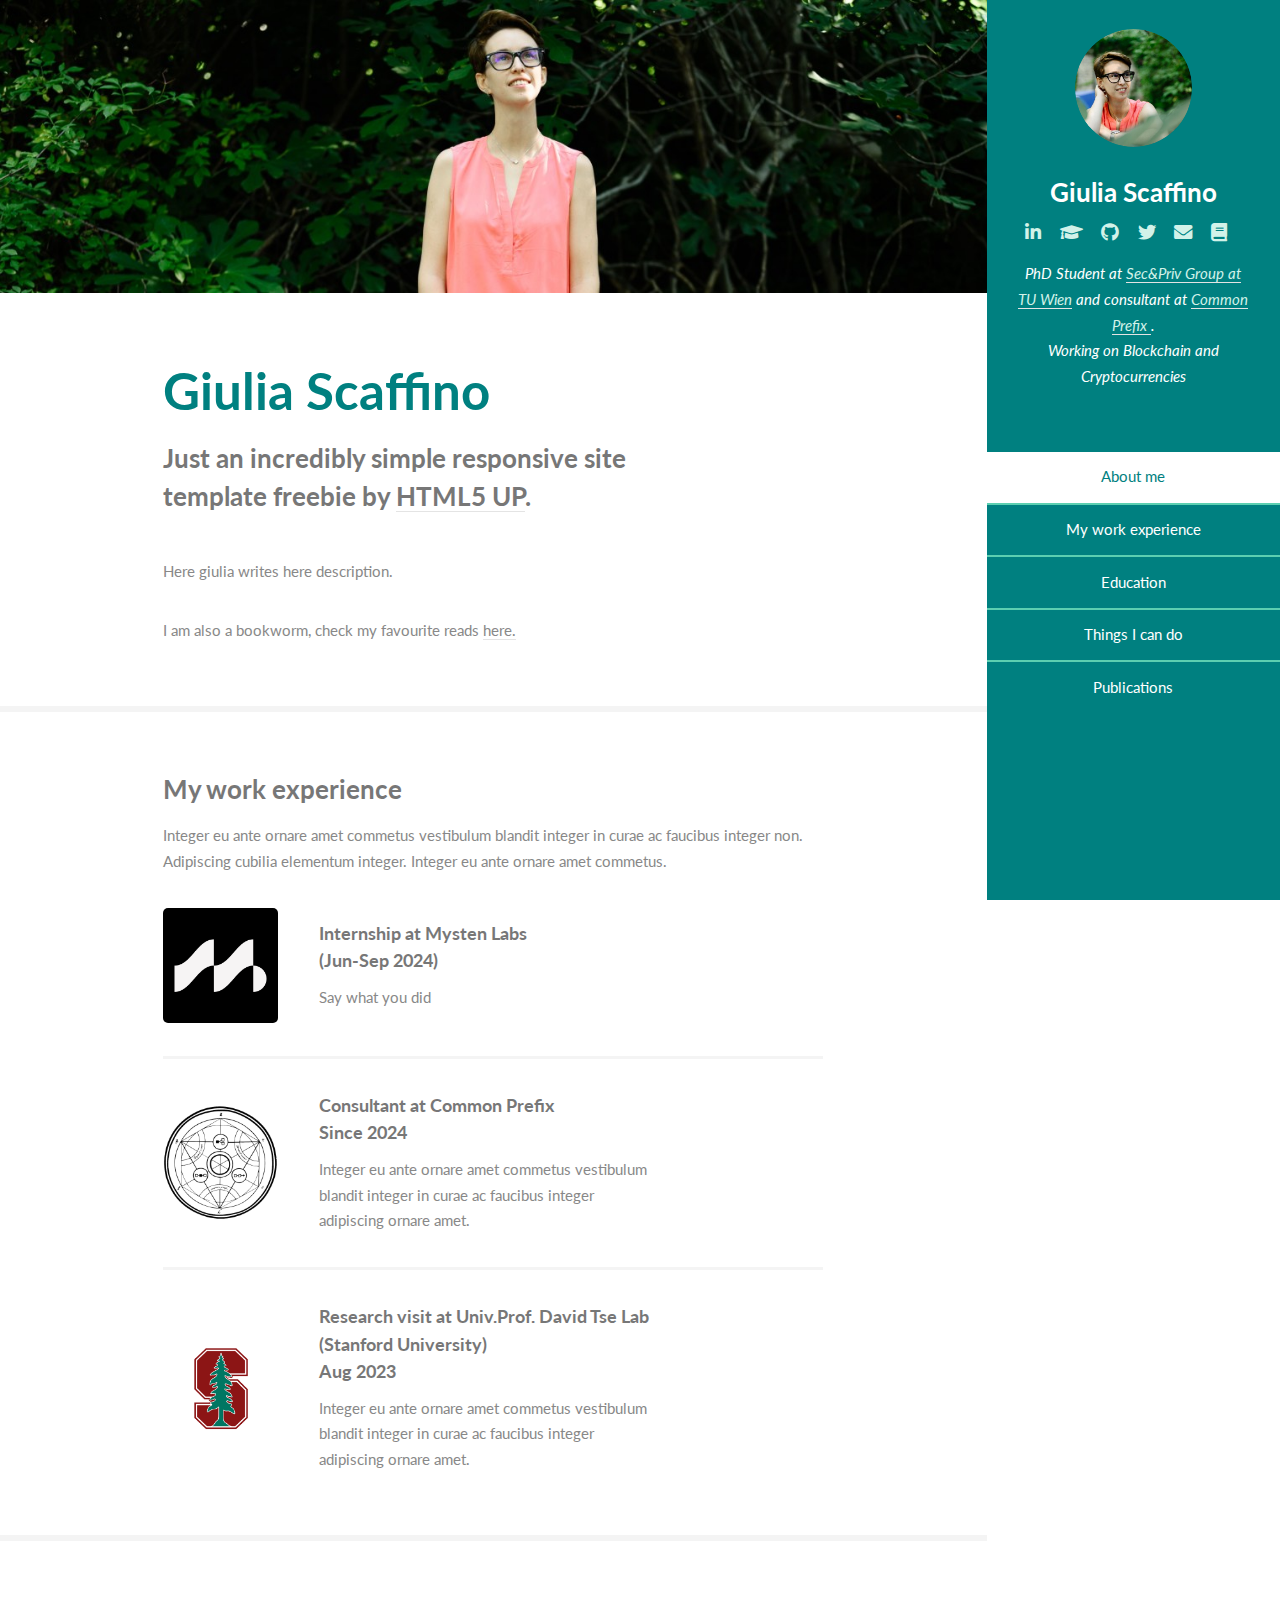
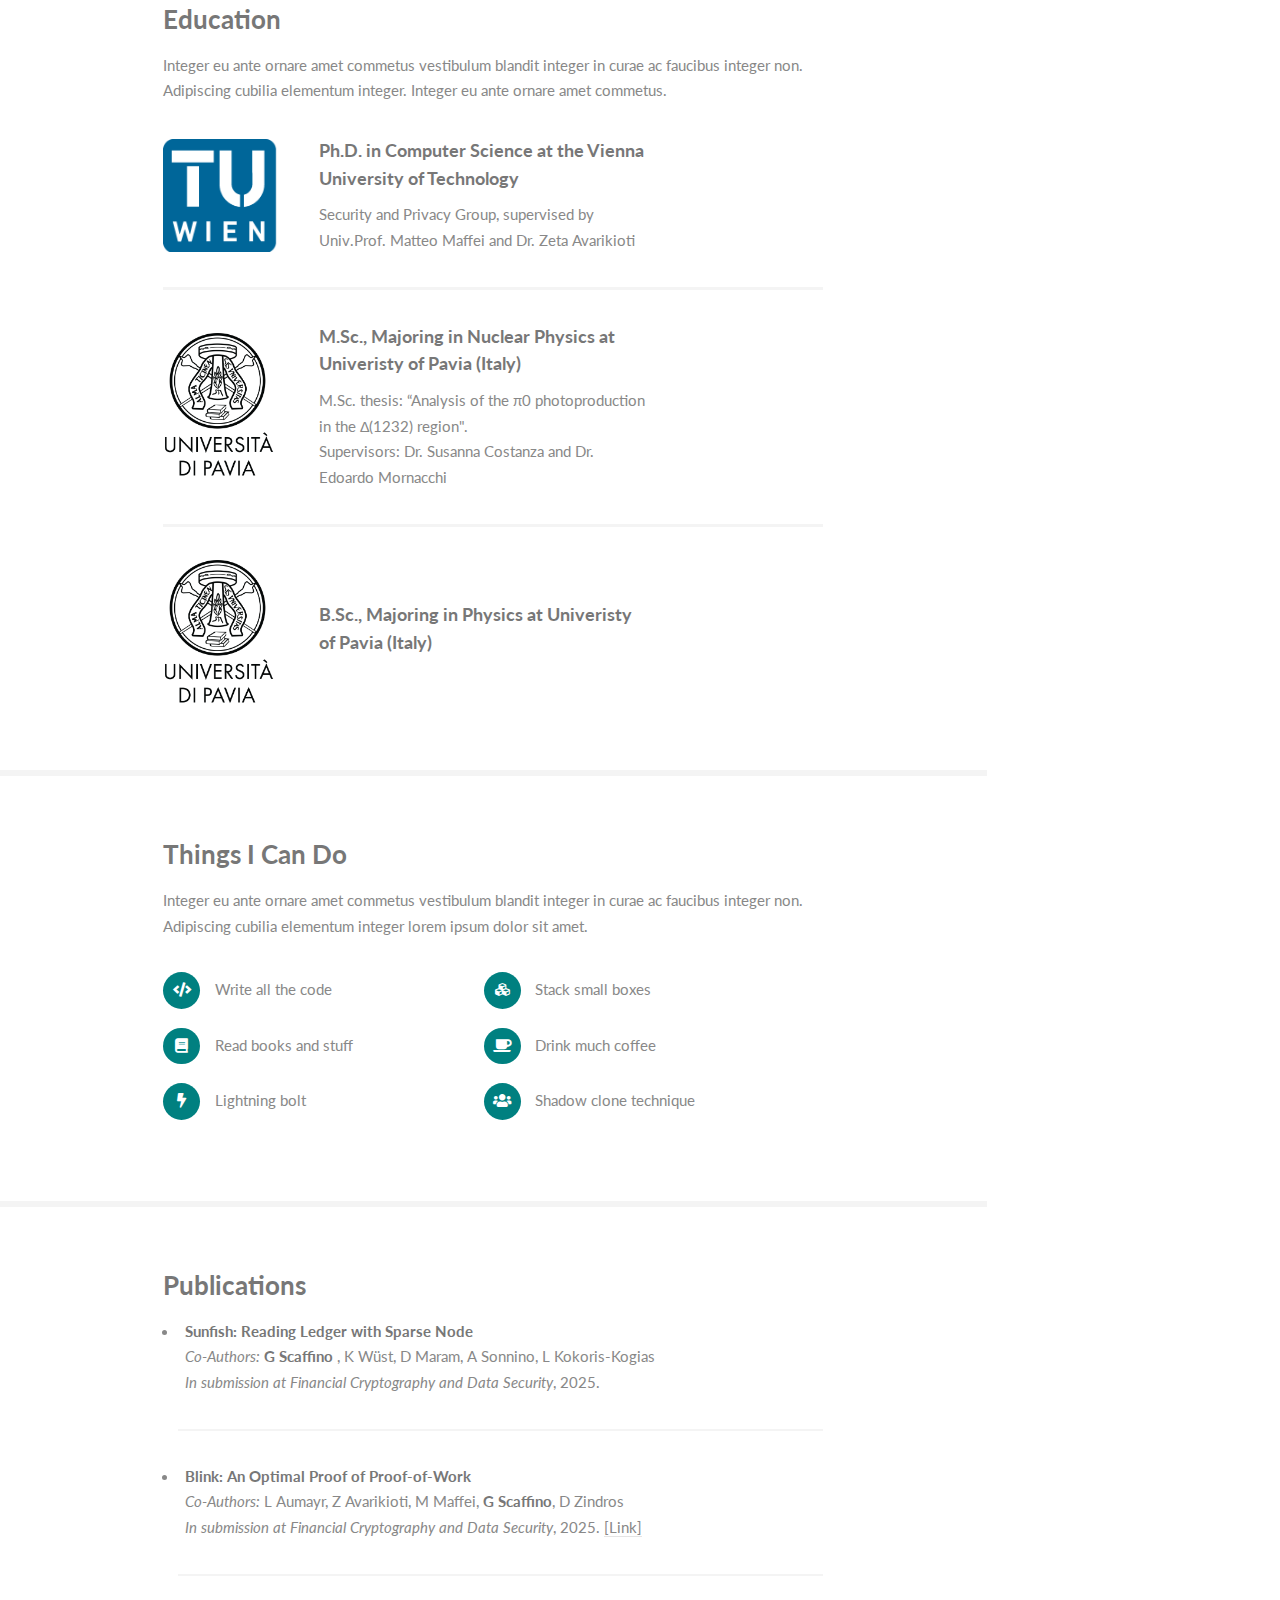
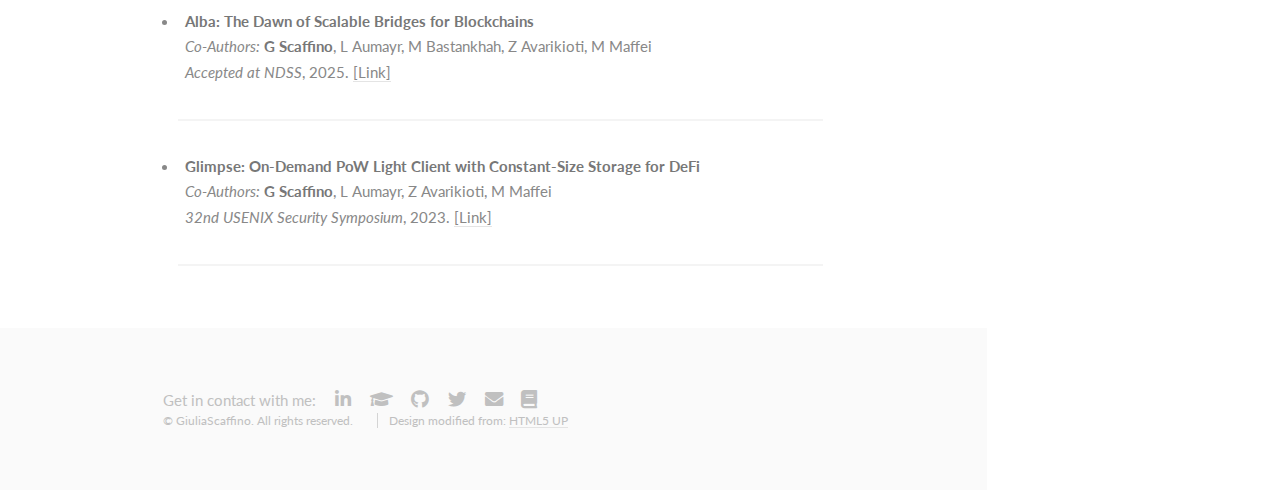
==== index.html @ d0e91273 "first commit" ====
<!DOCTYPE HTML>
<!--
	Read Only by HTML5 UP
	html5up.net | @ajlkn
	Free for personal and commercial use under the CCA 3.0 license (html5up.net/license)
-->
<html>
	<head>
		<title>Read Only by HTML5 UP</title>
		<meta charset="utf-8" />
		<meta name="viewport" content="width=device-width, initial-scale=1, user-scalable=no" />
		<link rel="stylesheet" href="assets/css/main.css" />
	</head>
	<body class="is-preload">

		<!-- Header -->
			<section id="header">
				<header>
					<span class="image avatar"><img src="images/giulia.jpg" alt="" /></span>
					<h1 id="logo"><a href="#">Giulia Scaffino</a></h1>
					<p></p>

					<ul class="icons">
						<li><a href="https://www.linkedin.com/in/giulia-scaffino-04ba0a149/?originalSubdomain=it" class="icon brands fa-linkedin-in" target="_blank"><span class="label">LinkedIn</span></a></li>
						<li><a href="https://scholar.google.com/citations?user=ml29zCkAAAAJ&hl=it" class="icon solid fa-graduation-cap"><span class="label">Google Scholar</span></a></li>
						<li><a href="https://github.com/scaffino" class="icon brands fa-github"><span class="label">Github</span></a></li>
						<li><a href="https://x.com/GScaffino" class="icon brands fa-twitter"><span class="label">Twitter</span></a></li>
						<li><a href="mailto:giulia.scaffino@tuwien.ac.at" class="icon solid fa-envelope"><span class="label">Email</span></a></li>
						<li><a href="bookspage.html"  class="icon solid fa-book" ><span class="label">My Books</span></a></li>
					
						<p> PhD Student at <a href="https://secpriv.wien/" target="_blank">Sec&Priv Group at TU Wien</a> and consultant at <a href="https://www.commonprefix.com/" target="_blank"> Common Prefix </a>.<br />
					Working on Blockchain and Cryptocurrencies</p>
				</header>

				<nav id="nav">
					<ul>
						<li><a href="#one" class="active">About me</a></li>
						<li><a href="#two">My work experience</a></li>
						<li><a href="#three">Education</a></li>
						<li><a href="#four">Things I can do</a></li>
						<li><a href="#five">Publications</a></li>
					</ul>
				</nav>
				<footer>
				
					</ul>
				</footer>
			</section>

		<!-- Wrapper -->
			<div id="wrapper">

				<!-- Main -->
					<div id="main">

						<!-- One -->
							<section id="one">
								<div class="image main" data-position="center">
									<img src="images/giulia_banner.jpg" alt="" />
								</div>
								<div class="container">
									<header class="major">
										<h2>Giulia Scaffino</h2>
										<p>Just an incredibly simple responsive site<br />
										template freebie by <a href="http://html5up.net">HTML5 UP</a>.</p>
									</header>
									<p> Here giulia writes here description.  </p>
									<p> I am also a bookworm, check my favourite reads <a href="bookspage.html" target="_blank">here.</a> </p>
								</div>
							</section>

									<!-- Three -->
									<section id="two">
										<div class="container">
											<h3>My work experience</h3>
											<p>Integer eu ante ornare amet commetus vestibulum blandit integer in curae ac faucibus integer non. Adipiscing cubilia elementum integer. Integer eu ante ornare amet commetus.</p>
											<div class="features">
												<article>
													<a href="#" class="image"><img src="images/mysten_logo.png" alt="" /></a>
													<div class="inner">
														<h4>Internship at <a href="https://www.mystenlabs.com/" target="_blank">Mysten Labs</a> <br>(Jun-Sep 2024)</h4>
														<p>Say what you did</p>
													</div>
												</article>
												<article>
													<a href="#" class="image"><img src="images/commonprefix_logo.jpg" alt="" /></a>
													<div class="inner">
														<h4>Consultant at <a href="https://www.commonprefix.com/" target="_blank">Common Prefix</a> <br> Since 2024</h4>
														<p>Integer eu ante ornare amet commetus vestibulum blandit integer in curae ac faucibus integer adipiscing ornare amet.</p>
													</div>
												</article>
												<article>
													<a href="#" class="image"><img src="images/stanford_logo.webp" alt="" /></a>
													<div class="inner">
														<h4>Research visit at <a href="https://tselab.stanford.edu/people/principal-investigator/david-tse/" target="_blank"> Univ.Prof. David Tse Lab (Stanford University)</a>  <br> Aug 2023</h4>
														<p>Integer eu ante ornare amet commetus vestibulum blandit integer in curae ac faucibus integer adipiscing ornare amet.</p>
													</div>
												</article>
											</div>
										</div>
									</section>
						

						<!-- Three -->
							<section id="three">
								<div class="container">
									<h3>Education</h3>
									<p>Integer eu ante ornare amet commetus vestibulum blandit integer in curae ac faucibus integer non. Adipiscing cubilia elementum integer. Integer eu ante ornare amet commetus.</p>
									<div class="features">
										<article>
											<a href="#" class="image"><img src="images/tu_logo.png" alt="" /></a>
											<div class="inner">
												<h4>Ph.D. in Computer Science at the Vienna University of Technology</h4>
												<p>Security and Privacy Group, supervised by Univ.Prof. Matteo Maffei and Dr. Zeta Avarikioti</p>
											</div>
										</article>
										<article>
											<a href="#" class="image"><img src="images/logo_pv.png" alt="" /></a>
											<div class="inner">
												<h4>M.Sc., Majoring in Nuclear Physics at Univeristy of Pavia (Italy)</h4>
												<p>M.Sc. thesis: “Analysis of the π0 photoproduction in the ∆(1232) region". <br>  Supervisors: Dr. Susanna Costanza and Dr. Edoardo Mornacchi</p>
											</div>
										</article>
										<article>
											<a href="#" class="image"><img src="images/logo_pv.png" alt="" /></a>
											<div class="inner">
												<h4>B.Sc., Majoring in Physics at Univeristy of Pavia (Italy)</h4>
												<p></p>
											</div>
										</article>
									</div>
								</div>
							</section>


							<!-- Two -->
							<section id="four">
								<div class="container">
									<h3>Things I Can Do</h3>
									<p>Integer eu ante ornare amet commetus vestibulum blandit integer in curae ac faucibus integer non. Adipiscing cubilia elementum integer lorem ipsum dolor sit amet.</p>
									<ul class="feature-icons">
										<li class="icon solid fa-code">Write all the code</li>
										<li class="icon solid fa-cubes">Stack small boxes</li>
										<li class="icon solid fa-book">Read books and stuff</li>
										<li class="icon solid fa-coffee">Drink much coffee</li>
										<li class="icon solid fa-bolt">Lightning bolt</li>
										<li class="icon solid fa-users">Shadow clone technique</li>
									</ul>
								</div>
							</section>

						<!-- Four -->
					
						<section id="five">
							<div class="container">
								<h3>Publications</h3>
								<ul class="publications-list">

									<!-- Publication 1 -->
									<li>
										<strong>Sunfish: Reading Ledger with Sparse Node</strong> <br />
										<em>Co-Authors:</em> <b> G Scaffino </b>, K Wüst, D Maram, A Sonnino, L Kokoris-Kogias <br />
										<em> In submission at Financial Cryptography and Data Security</em>, 2025. 
					
									</li>
									<hr />
									
									<!-- Publication 1 -->
									<li>
										<strong>Blink: An Optimal Proof of Proof-of-Work</strong> <br />
										<em>Co-Authors:</em> L Aumayr, Z Avarikioti, M Maffei,<b> G Scaffino</b>, D Zindros <br />
										<em> In submission at Financial Cryptography and Data Security</em>, 2025. 
										<a href="lhttps://eprint.iacr.org/2024/692" target="_blank">[Link]</a>
									</li>
									<hr />
						
									<!-- Publication 2 -->
									<li>
										<strong>Alba: The Dawn of Scalable Bridges for Blockchains</strong> <br />
										<em>Co-Authors:</em> <b>G Scaffino</b>, L Aumayr, M Bastankhah, Z Avarikioti, M Maffei <br />
										<em>Accepted at NDSS</em>, 2025. 
										<a href="https://eprint.iacr.org/2024/197" target="_blank">[Link]</a>
									</li>
									<hr />
						
									<!-- Publication 3 -->
									<li>
										<strong>Glimpse: On-Demand PoW Light Client with Constant-Size Storage for DeFi</strong> <br />
										<em>Co-Authors:</em> <b>G Scaffino</b>, L Aumayr, Z Avarikioti, M Maffei<br />
										<em>32nd USENIX Security Symposium</em>, 2023. 
										<a href="https://www.usenix.org/conference/usenixsecurity23/presentation/scaffino" target="_blank">[Link]</a>
									</li>
									<hr />
						
									<!-- Add more publications as needed -->
						
								</ul>
							</div>
						</section>
						  

						

						<!-- Five -->
						 <!--
							<section id="five">
								<div class="container">
									<h3>Contact Me</h3>
									<p>Integer eu ante ornare amet commetus vestibulum blandit integer in curae ac faucibus integer non. Adipiscing cubilia elementum integer. Integer eu ante ornare amet commetus.</p>
									<form method="post" action="#">
										<div class="row gtr-uniform">
											<div class="col-6 col-12-xsmall"><input type="text" name="name" id="name" placeholder="Name" /></div>
											<div class="col-6 col-12-xsmall"><input type="email" name="email" id="email" placeholder="Email" /></div>
											<div class="col-12"><input type="text" name="subject" id="subject" placeholder="Subject" /></div>
											<div class="col-12"><textarea name="message" id="message" placeholder="Message" rows="6"></textarea></div>
											<div class="col-12">
												<ul class="actions">
													<li><input type="submit" class="primary" value="Send Message" /></li>
													<li><input type="reset" value="Reset Form" /></li>
												</ul>
											</div>
										</div>
									</form>
								</div>
							</section>

						


									<section>
										<h4>Text</h4>
										<p>This is <b>bold</b> and this is <strong>strong</strong>. This is <i>italic</i> and this is <em>emphasized</em>.
										This is <sup>superscript</sup> text and this is <sub>subscript</sub> text.
										This is <u>underlined</u> and this is code: <code>for (;;) { ... }</code>. Finally, <a href="#">this is a link</a>.</p>
										<hr />
										<header>
											<h4>Heading with a Subtitle</h4>
											<p>Lorem ipsum dolor sit amet nullam id egestas urna aliquam</p>
										</header>
										<p>Nunc lacinia ante nunc ac lobortis. Interdum adipiscing gravida odio porttitor sem non mi integer non faucibus ornare mi ut ante amet placerat aliquet. Volutpat eu sed ante lacinia sapien lorem accumsan varius montes viverra nibh in adipiscing blandit tempus accumsan.</p>
										<header>
											<h5>Heading with a Subtitle</h5>
											<p>Lorem ipsum dolor sit amet nullam id egestas urna aliquam</p>
										</header>
										<p>Nunc lacinia ante nunc ac lobortis. Interdum adipiscing gravida odio porttitor sem non mi integer non faucibus ornare mi ut ante amet placerat aliquet. Volutpat eu sed ante lacinia sapien lorem accumsan varius montes viverra nibh in adipiscing blandit tempus accumsan.</p>
										<hr />
										<h2>Heading Level 2</h2>
										<h3>Heading Level 3</h3>
										<h4>Heading Level 4</h4>
										<h5>Heading Level 5</h5>
										<h6>Heading Level 6</h6>
										<hr />
										<h5>Blockquote</h5>
										<blockquote>Fringilla nisl. Donec accumsan interdum nisi, quis tincidunt felis sagittis eget tempus euismod. Vestibulum ante ipsum primis in faucibus vestibulum. Blandit adipiscing eu felis iaculis volutpat ac adipiscing accumsan faucibus. Vestibulum ante ipsum primis in faucibus lorem ipsum dolor sit amet nullam adipiscing eu felis.</blockquote>
										<h5>Preformatted</h5>
										<pre><code>i = 0;

while (!deck.isInOrder()) {
    print 'Iteration ' + i;
    deck.shuffle();
    i++;
}

print 'It took ' + i + ' iterations to sort the deck.';</code></pre>
									</section>

									<section>
										<h4>Lists</h4>
										<div class="row">
											<div class="col-6 col-12-xsmall">
												<h5>Unordered</h5>
												<ul>
													<li>Dolor pulvinar etiam magna etiam.</li>
													<li>Sagittis adipiscing lorem eleifend.</li>
													<li>Felis enim feugiat dolore viverra.</li>
												</ul>
												<h5>Alternate</h5>
												<ul class="alt">
													<li>Dolor pulvinar etiam magna etiam.</li>
													<li>Sagittis adipiscing lorem eleifend.</li>
													<li>Felis enim feugiat dolore viverra.</li>
												</ul>
											</div>
											<div class="col-6 col-12-xsmall">
												<h5>Ordered</h5>
												<ol>
													<li>Dolor pulvinar etiam magna etiam.</li>
													<li>Etiam vel felis at lorem sed viverra.</li>
													<li>Felis enim feugiat dolore viverra.</li>
													<li>Dolor pulvinar etiam magna etiam.</li>
													<li>Etiam vel felis at lorem sed viverra.</li>
													<li>Felis enim feugiat dolore viverra.</li>
												</ol>
												<h5>Icons</h5>
												<ul class="icons">
													<li><a href="#" class="icon brands fa-twitter"><span class="label">Twitter</span></a></li>
													<li><a href="#" class="icon brands fa-facebook-f"><span class="label">Facebook</span></a></li>
													<li><a href="#" class="icon brands fa-instagram"><span class="label">Instagram</span></a></li>
													<li><a href="#" class="icon brands fa-github"><span class="label">Github</span></a></li>
													<li><a href="#" class="icon brands fa-dribbble"><span class="label">Dribbble</span></a></li>
													<li><a href="#" class="icon brands fa-tumblr"><span class="label">Tumblr</span></a></li>
												</ul>
											</div>
										</div>
										<h5>Actions</h5>
										<ul class="actions">
											<li><a href="#" class="button primary">Default</a></li>
											<li><a href="#" class="button">Default</a></li>
											<li><a href="#" class="button alt">Default</a></li>
										</ul>
										<ul class="actions small">
											<li><a href="#" class="button primary small">Small</a></li>
											<li><a href="#" class="button small">Small</a></li>
											<li><a href="#" class="button alt small">Small</a></li>
										</ul>
										<div class="row">
											<div class="col-3 col-6-medium col-12-xsmall">
												<ul class="actions stacked">
													<li><a href="#" class="button primary">Default</a></li>
													<li><a href="#" class="button">Default</a></li>
													<li><a href="#" class="button alt">Default</a></li>
												</ul>
											</div>
											<div class="col-3 col-6 col-12-xsmall">
												<ul class="actions stacked">
													<li><a href="#" class="button primary small">Small</a></li>
													<li><a href="#" class="button small">Small</a></li>
													<li><a href="#" class="button alt small">Small</a></li>
												</ul>
											</div>
											<div class="col-3 col-6-medium col-12-xsmall">
												<ul class="actions stacked">
													<li><a href="#" class="button primary fit">Default</a></li>
													<li><a href="#" class="button fit">Default</a></li>
													<li><a href="#" class="button alt fit">Default</a></li>
												</ul>
											</div>
											<div class="col-3 col-6-medium col-12-xsmall">
												<ul class="actions stacked">
													<li><a href="#" class="button primary small fit">Small</a></li>
													<li><a href="#" class="button small fit">Small</a></li>
													<li><a href="#" class="button alt small fit">Small</a></li>
												</ul>
											</div>
										</div>
									</section>

									<section>
										<h4>Table</h4>
										<h5>Default</h5>
										<div class="table-wrapper">
											<table>
												<thead>
													<tr>
														<th>Name</th>
														<th>Description</th>
														<th>Price</th>
													</tr>
												</thead>
												<tbody>
													<tr>
														<td>Item One</td>
														<td>Ante turpis integer aliquet porttitor.</td>
														<td>29.99</td>
													</tr>
													<tr>
														<td>Item Two</td>
														<td>Vis ac commodo adipiscing arcu aliquet.</td>
														<td>19.99</td>
													</tr>
													<tr>
														<td>Item Three</td>
														<td> Morbi faucibus arcu accumsan lorem.</td>
														<td>29.99</td>
													</tr>
													<tr>
														<td>Item Four</td>
														<td>Vitae integer tempus condimentum.</td>
														<td>19.99</td>
													</tr>
													<tr>
														<td>Item Five</td>
														<td>Ante turpis integer aliquet porttitor.</td>
														<td>29.99</td>
													</tr>
												</tbody>
												<tfoot>
													<tr>
														<td colspan="2"></td>
														<td>100.00</td>
													</tr>
												</tfoot>
											</table>
										</div>

										<h5>Alternate</h5>
										<div class="table-wrapper">
											<table class="alt">
												<thead>
													<tr>
														<th>Name</th>
														<th>Description</th>
														<th>Price</th>
													</tr>
												</thead>
												<tbody>
													<tr>
														<td>Item One</td>
														<td>Ante turpis integer aliquet porttitor.</td>
														<td>29.99</td>
													</tr>
													<tr>
														<td>Item Two</td>
														<td>Vis ac commodo adipiscing arcu aliquet.</td>
														<td>19.99</td>
													</tr>
													<tr>
														<td>Item Three</td>
														<td> Morbi faucibus arcu accumsan lorem.</td>
														<td>29.99</td>
													</tr>
													<tr>
														<td>Item Four</td>
														<td>Vitae integer tempus condimentum.</td>
														<td>19.99</td>
													</tr>
													<tr>
														<td>Item Five</td>
														<td>Ante turpis integer aliquet porttitor.</td>
														<td>29.99</td>
													</tr>
												</tbody>
												<tfoot>
													<tr>
														<td colspan="2"></td>
														<td>100.00</td>
													</tr>
												</tfoot>
											</table>
										</div>
									</section>

									<section>
										<h4>Buttons</h4>
										<ul class="actions">
											<li><a href="#" class="button primary">Primary</a></li>
											<li><a href="#" class="button">Default</a></li>
											<li><a href="#" class="button alt">Alternate</a></li>
										</ul>
										<ul class="actions">
											<li><a href="#" class="button primary large">Large</a></li>
											<li><a href="#" class="button">Default</a></li>
											<li><a href="#" class="button alt small">Small</a></li>
										</ul>
										<ul class="actions fit">
											<li><a href="#" class="button primary fit">Fit</a></li>
											<li><a href="#" class="button fit">Fit</a></li>
											<li><a href="#" class="button alt fit">Fit</a></li>
										</ul>
										<ul class="actions fit small">
											<li><a href="#" class="button primary fit small">Fit + Small</a></li>
											<li><a href="#" class="button fit small">Fit + Small</a></li>
											<li><a href="#" class="button alt fit small">Fit + Small</a></li>
										</ul>
										<ul class="actions">
											<li><a href="#" class="button primary icon solid fa-download">Icon</a></li>
											<li><a href="#" class="button icon solid fa-download">Icon</a></li>
											<li><a href="#" class="button alt icon solid fa-check">Icon</a></li>
										</ul>
										<ul class="actions">
											<li><span class="button primary disabled">Primary</span></li>
											<li><span class="button disabled">Default</span></li>
											<li><span class="button alt disabled">Alternate</span></li>
										</ul>
									</section>

									<section>
										<h4>Form</h4>
										<form method="post" action="#">
											<div class="row gtr-uniform">
												<div class="col-6 col-12-xsmall">
													<input type="text" name="demo-name" id="demo-name" value="" placeholder="Name" />
												</div>
												<div class="col-6 col-12-xsmall">
													<input type="email" name="demo-email" id="demo-email" value="" placeholder="Email" />
												</div>
												<div class="col-12">
													<select name="demo-category" id="demo-category">
														<option value="">- Category -</option>
														<option value="1">Manufacturing</option>
														<option value="1">Shipping</option>
														<option value="1">Administration</option>
														<option value="1">Human Resources</option>
													</select>
												</div>
												<div class="col-4 col-12-medium">
													<input type="radio" id="demo-priority-low" name="demo-priority" checked>
													<label for="demo-priority-low">Low Priority</label>
												</div>
												<div class="col-4 col-12-medium">
													<input type="radio" id="demo-priority-normal" name="demo-priority">
													<label for="demo-priority-normal">Normal Priority</label>
												</div>
												<div class="col-4 col-12-medium">
													<input type="radio" id="demo-priority-high" name="demo-priority">
													<label for="demo-priority-high">High Priority</label>
												</div>
												<div class="col-6 col-12-medium">
													<input type="checkbox" id="demo-copy" name="demo-copy">
													<label for="demo-copy">Email me a copy of this message</label>
												</div>
												<div class="col-6 col-12-medium">
													<input type="checkbox" id="demo-human" name="demo-human" checked>
													<label for="demo-human">I am a human and not a robot</label>
												</div>
												<div class="col-12">
													<textarea name="demo-message" id="demo-message" placeholder="Enter your message" rows="6"></textarea>
												</div>
												<div class="col-12">
													<ul class="actions">
														<li><input type="submit" value="Send Message" /></li>
														<li><input type="reset" value="Reset" class="alt" /></li>
													</ul>
												</div>
											</div>
										</form>
									</section>

									<section>
										<h4>Image</h4>
										<h5>Fit</h5>
										<span class="image fit"><img src="images/banner.jpg" alt="" /></span>
										<div class="box alt">
											<div class="row gtr-50 gtr-uniform">
												<div class="col-4"><span class="image fit"><img src="images/pic01.jpg" alt="" /></span></div>
												<div class="col-4"><span class="image fit"><img src="images/pic02.jpg" alt="" /></span></div>
												<div class="col-4"><span class="image fit"><img src="images/pic03.jpg" alt="" /></span></div>
												<div class="col-4"><span class="image fit"><img src="images/pic02.jpg" alt="" /></span></div>
												<div class="col-4"><span class="image fit"><img src="images/pic03.jpg" alt="" /></span></div>
												<div class="col-4"><span class="image fit"><img src="images/pic01.jpg" alt="" /></span></div>
												<div class="col-4"><span class="image fit"><img src="images/pic03.jpg" alt="" /></span></div>
												<div class="col-4"><span class="image fit"><img src="images/pic01.jpg" alt="" /></span></div>
												<div class="col-4"><span class="image fit"><img src="images/pic02.jpg" alt="" /></span></div>
											</div>
										</div>
										<h5>Left &amp; Right</h5>
										<p><span class="image left"><img src="images/avatar.jpg" alt="" /></span>Fringilla nisl. Donec accumsan interdum nisi, quis tincidunt felis sagittis eget. tempus euismod. Vestibulum ante ipsum primis in faucibus vestibulum. Blandit adipiscing eu felis iaculis volutpat ac adipiscing accumsan eu faucibus. Integer ac pellentesque praesent tincidunt felis sagittis eget. tempus euismod. Vestibulum ante ipsum primis in faucibus vestibulum. Blandit adipiscing eu felis iaculis volutpat ac adipiscing accumsan eu faucibus. Integer ac pellentesque praesent. Donec accumsan interdum nisi, quis tincidunt felis sagittis eget. tempus euismod. Vestibulum ante ipsum primis in faucibus vestibulum. Blandit adipiscing eu felis iaculis volutpat ac adipiscing accumsan eu faucibus. Integer ac pellentesque praesent tincidunt felis sagittis eget. tempus euismod. Vestibulum ante ipsum primis in faucibus vestibulum. Blandit adipiscing eu felis iaculis volutpat ac adipiscing accumsan eu faucibus. Integer ac pellentesque praesent.</p>
										<p><span class="image right"><img src="images/avatar.jpg" alt="" /></span>Fringilla nisl. Donec accumsan interdum nisi, quis tincidunt felis sagittis eget. tempus euismod. Vestibulum ante ipsum primis in faucibus vestibulum. Blandit adipiscing eu felis iaculis volutpat ac adipiscing accumsan eu faucibus. Integer ac pellentesque praesent tincidunt felis sagittis eget. tempus euismod. Vestibulum ante ipsum primis in faucibus vestibulum. Blandit adipiscing eu felis iaculis volutpat ac adipiscing accumsan eu faucibus. Integer ac pellentesque praesent. Donec accumsan interdum nisi, quis tincidunt felis sagittis eget. tempus euismod. Vestibulum ante ipsum primis in faucibus vestibulum. Blandit adipiscing eu felis iaculis volutpat ac adipiscing accumsan eu faucibus. Integer ac pellentesque praesent tincidunt felis sagittis eget. tempus euismod. Vestibulum ante ipsum primis in faucibus vestibulum. Blandit adipiscing eu felis iaculis volutpat ac adipiscing accumsan eu faucibus. Integer ac pellentesque praesent.</p>
									</section>

								</div>
							</section>
						-->

					</div>

				<!-- Footer -->
					<section id="footer">
						<div class="container">
							
							<ul class="icons">
								<li>Get in contact with me:</li>
								<li><a href="https://www.linkedin.com/in/giulia-scaffino-04ba0a149/?originalSubdomain=it" class="icon brands fa-linkedin-in" target="_blank"><span class="label">LinkedIn</span></a></li>
								<li><a href="https://scholar.google.com/citations?user=ml29zCkAAAAJ&hl=it" class="icon solid fa-graduation-cap"><span class="label">Google Scholar</span></a></li>
								<li><a href="https://github.com/scaffino" class="icon brands fa-github"><span class="label">Github</span></a></li>
								<li><a href="https://x.com/GScaffino" class="icon brands fa-twitter"><span class="label">Twitter</span></a></li>
								<li><a href="mailto:giulia.scaffino@tuwien.ac.at" class="icon solid fa-envelope"><span class="label">Email</span></a></li>
								<li><a href="bookspage.html"  class="icon solid fa-book" ><span class="label">My Books</span></a></li>
							<ul class="copyright">
								<li>&copy; GiuliaScaffino. All rights reserved.</li><li>Design modified from: <a href="http://html5up.net">HTML5 UP</a></li>
								
							</ul>
						</div>
					</section>

			</div>

		<!-- Scripts -->
			<script src="assets/js/jquery.min.js"></script>
			<script src="assets/js/jquery.scrollex.min.js"></script>
			<script src="assets/js/jquery.scrolly.min.js"></script>
			<script src="assets/js/browser.min.js"></script>
			<script src="assets/js/breakpoints.min.js"></script>
			<script src="assets/js/util.js"></script>
			<script src="assets/js/main.js"></script>

	</body>
</html>
---- assets/css/main.css ----
@import url("fontawesome-all.min.css");
@import url("https://fonts.googleapis.com/css?family=Lato:400,400italic,700,700italic|Source+Code+Pro:400");

/*
	Read Only by HTML5 UP
	html5up.net | @ajlkn
	Free for personal and commercial use under the CCA 3.0 license (html5up.net/license)
*/

html, body, div, span, applet, object,
iframe, h1, h2, h3, h4, h5, h6, p, blockquote,
pre, a, abbr, acronym, address, big, cite,
code, del, dfn, em, img, ins, kbd, q, s, samp,
small, strike, strong, sub, sup, tt, var, b,
u, i, center, dl, dt, dd, ol, ul, li, fieldset,
form, label, legend, table, caption, tbody,
tfoot, thead, tr, th, td, article, aside,
canvas, details, embed, figure, figcaption,
footer, header, hgroup, menu, nav, output, ruby,
section, summary, time, mark, audio, video {
	margin: 0;
	padding: 0;
	border: 0;
	font-size: 100%;
	font: inherit;
	vertical-align: baseline;}

article, aside, details, figcaption, figure,
footer, header, hgroup, menu, nav, section {
	display: block;}

body {
	line-height: 1;
}

ol, ul {
	list-style: none;
}

blockquote, q {
	quotes: none;
}

	blockquote:before, blockquote:after, q:before, q:after {
		content: '';
		content: none;
	}

table {
	border-collapse: collapse;
	border-spacing: 0;
}

body {
	-webkit-text-size-adjust: none;
}

mark {
	background-color: transparent;
	color: inherit;
}

input::-moz-focus-inner {
	border: 0;
	padding: 0;
}

input, select, textarea {
	-moz-appearance: none;
	-webkit-appearance: none;
	-ms-appearance: none;
	appearance: none;
}

/* Basic */

	html {
		box-sizing: border-box;
	}

	*, *:before, *:after {
		box-sizing: inherit;
	}

	body {
		background: #fff;
	}

		body.is-preload *, body.is-preload *:before, body.is-preload *:after {
			-moz-animation: none !important;
			-webkit-animation: none !important;
			-ms-animation: none !important;
			animation: none !important;
			-moz-transition: none !important;
			-webkit-transition: none !important;
			-ms-transition: none !important;
			transition: none !important;
		}

	body, input, select, textarea {
		color: #888;
		font-family: "Lato", sans-serif;
		font-size: 16pt;
		font-weight: 400;
		line-height: 1.75em;
	}

	a {
		-moz-transition: color 0.2s ease-in-out, border-color 0.2s ease-in-out;
		-webkit-transition: color 0.2s ease-in-out, border-color 0.2s ease-in-out;
		-ms-transition: color 0.2s ease-in-out, border-color 0.2s ease-in-out;
		transition: color 0.2s ease-in-out, border-color 0.2s ease-in-out;
		border-bottom: solid 1px #e4e4e4;
		color: inherit;
		text-decoration: none;
	}

		a:hover {
			border-bottom-color: transparent;
			color: #008080!important;
		}

	strong, b {
		color: #777;
		font-weight: 700;
	}

	em, i {
		font-style: italic;
	}

	p {
		margin: 0 0 2.25em 0;
	}

	h1, h2, h3, h4, h5, h6 {
		color: #777;
		font-weight: 700;
		line-height: 1em;
		margin: 0 0 0.5625em 0;
	}

		h1 a, h2 a, h3 a, h4 a, h5 a, h6 a {
			border: 0;
			color: inherit;
			text-decoration: none;
		}

	h2 {
		font-size: 2em;
		line-height: 1.5em;
	}

	h3 {
		font-size: 1.75em;
		line-height: 1.5em;
	}

	h4 {
		font-size: 1.25em;
		line-height: 1.5em;
	}

	h5 {
		font-size: 0.9em;
		line-height: 1.5em;
	}

	h6 {
		font-size: 0.7em;
		line-height: 1.5em;
	}

	sub {
		font-size: 0.8em;
		position: relative;
		top: 0.5em;
	}

	sup {
		font-size: 0.8em;
		position: relative;
		top: -0.5em;
	}

	hr {
		border: 0;
		border-bottom: solid 2px #f4f4f4;
		margin: 2.25em 0;
	}

		hr.major {
			margin: 3.375em 0;
		}

	blockquote {
		border-left: solid 8px #e4e4e4;
		font-style: italic;
		margin: 0 0 2.25em 0;
		padding: 0.5em 0 0.5em 2em;
	}

	code {
		background: #555;
		border-radius: 5px;
		color: #fff;
		font-family: "Source Code Pro", monospace;
		font-size: 0.9em;
		margin: 0 0.25em;
		padding: 0.25em 0.65em;
	}

	pre {
		font-family: "Source Code Pro", monospace;
		font-size: 0.9em;
		margin: 0 0 2.25em 0;
	}

		pre code {
			-webkit-overflow-scrolling: touch;
			display: block;
			line-height: 1.5em;
			overflow-x: auto;
			padding: 1em 1.5em;
		}

	.align-left {
		text-align: left;
	}

	.align-center {
		text-align: center;
	}

	.align-right {
		text-align: right;
	}

/* Row */

	.row {
		display: flex;
		flex-wrap: wrap;
		box-sizing: border-box;
		align-items: stretch;
	}

		.row > * {
			box-sizing: border-box;
		}

		.row.gtr-uniform > * > :last-child {
			margin-bottom: 0;
		}

		.row.aln-left {
			justify-content: flex-start;
		}

		.row.aln-center {
			justify-content: center;
		}

		.row.aln-right {
			justify-content: flex-end;
		}

		.row.aln-top {
			align-items: flex-start;
		}

		.row.aln-middle {
			align-items: center;
		}

		.row.aln-bottom {
			align-items: flex-end;
		}

		.row > .imp {
			order: -1;
		}

		.row > .col-1 {
			width: 8.33333%;
		}

		.row > .off-1 {
			margin-left: 8.33333%;
		}

		.row > .col-2 {
			width: 16.66667%;
		}

		.row > .off-2 {
			margin-left: 16.66667%;
		}

		.row > .col-3 {
			width: 25%;
		}

		.row > .off-3 {
			margin-left: 25%;
		}

		.row > .col-4 {
			width: 33.33333%;
		}

		.row > .off-4 {
			margin-left: 33.33333%;
		}

		.row > .col-5 {
			width: 41.66667%;
		}

		.row > .off-5 {
			margin-left: 41.66667%;
		}

		.row > .col-6 {
			width: 50%;
		}

		.row > .off-6 {
			margin-left: 50%;
		}

		.row > .col-7 {
			width: 58.33333%;
		}

		.row > .off-7 {
			margin-left: 58.33333%;
		}

		.row > .col-8 {
			width: 66.66667%;
		}

		.row > .off-8 {
			margin-left: 66.66667%;
		}

		.row > .col-9 {
			width: 75%;
		}

		.row > .off-9 {
			margin-left: 75%;
		}

		.row > .col-10 {
			width: 83.33333%;
		}

		.row > .off-10 {
			margin-left: 83.33333%;
		}

		.row > .col-11 {
			width: 91.66667%;
		}

		.row > .off-11 {
			margin-left: 91.66667%;
		}

		.row > .col-12 {
			width: 100%;
		}

		.row > .off-12 {
			margin-left: 100%;
		}

		.row.gtr-0 {
			margin-top: 0;
			margin-left: 0em;
		}

			.row.gtr-0 > * {
				padding: 0 0 0 0em;
			}

			.row.gtr-0.gtr-uniform {
				margin-top: 0em;
			}

				.row.gtr-0.gtr-uniform > * {
					padding-top: 0em;
				}

		.row.gtr-25 {
			margin-top: 0;
			margin-left: -0.5em;
		}

			.row.gtr-25 > * {
				padding: 0 0 0 0.5em;
			}

			.row.gtr-25.gtr-uniform {
				margin-top: -0.5em;
			}

				.row.gtr-25.gtr-uniform > * {
					padding-top: 0.5em;
				}

		.row.gtr-50 {
			margin-top: 0;
			margin-left: -1em;
		}

			.row.gtr-50 > * {
				padding: 0 0 0 1em;
			}

			.row.gtr-50.gtr-uniform {
				margin-top: -1em;
			}

				.row.gtr-50.gtr-uniform > * {
					padding-top: 1em;
				}

		.row {
			margin-top: 0;
			margin-left: -2em;
		}

			.row > * {
				padding: 0 0 0 2em;
			}

			.row.gtr-uniform {
				margin-top: -2em;
			}

				.row.gtr-uniform > * {
					padding-top: 2em;
				}

		.row.gtr-150 {
			margin-top: 0;
			margin-left: -3em;
		}

			.row.gtr-150 > * {
				padding: 0 0 0 3em;
			}

			.row.gtr-150.gtr-uniform {
				margin-top: -3em;
			}

				.row.gtr-150.gtr-uniform > * {
					padding-top: 3em;
				}

		.row.gtr-200 {
			margin-top: 0;
			margin-left: -4em;
		}

			.row.gtr-200 > * {
				padding: 0 0 0 4em;
			}

			.row.gtr-200.gtr-uniform {
				margin-top: -4em;
			}

				.row.gtr-200.gtr-uniform > * {
					padding-top: 4em;
				}

		@media screen and (max-width: 1680px) {

			.row {
				display: flex;
				flex-wrap: wrap;
				box-sizing: border-box;
				align-items: stretch;
			}

				.row > * {
					box-sizing: border-box;
				}

				.row.gtr-uniform > * > :last-child {
					margin-bottom: 0;
				}

				.row.aln-left {
					justify-content: flex-start;
				}

				.row.aln-center {
					justify-content: center;
				}

				.row.aln-right {
					justify-content: flex-end;
				}

				.row.aln-top {
					align-items: flex-start;
				}

				.row.aln-middle {
					align-items: center;
				}

				.row.aln-bottom {
					align-items: flex-end;
				}

				.row > .imp-xlarge {
					order: -1;
				}

				.row > .col-1-xlarge {
					width: 8.33333%;
				}

				.row > .off-1-xlarge {
					margin-left: 8.33333%;
				}

				.row > .col-2-xlarge {
					width: 16.66667%;
				}

				.row > .off-2-xlarge {
					margin-left: 16.66667%;
				}

				.row > .col-3-xlarge {
					width: 25%;
				}

				.row > .off-3-xlarge {
					margin-left: 25%;
				}

				.row > .col-4-xlarge {
					width: 33.33333%;
				}

				.row > .off-4-xlarge {
					margin-left: 33.33333%;
				}

				.row > .col-5-xlarge {
					width: 41.66667%;
				}

				.row > .off-5-xlarge {
					margin-left: 41.66667%;
				}

				.row > .col-6-xlarge {
					width: 50%;
				}

				.row > .off-6-xlarge {
					margin-left: 50%;
				}

				.row > .col-7-xlarge {
					width: 58.33333%;
				}

				.row > .off-7-xlarge {
					margin-left: 58.33333%;
				}

				.row > .col-8-xlarge {
					width: 66.66667%;
				}

				.row > .off-8-xlarge {
					margin-left: 66.66667%;
				}

				.row > .col-9-xlarge {
					width: 75%;
				}

				.row > .off-9-xlarge {
					margin-left: 75%;
				}

				.row > .col-10-xlarge {
					width: 83.33333%;
				}

				.row > .off-10-xlarge {
					margin-left: 83.33333%;
				}

				.row > .col-11-xlarge {
					width: 91.66667%;
				}

				.row > .off-11-xlarge {
					margin-left: 91.66667%;
				}

				.row > .col-12-xlarge {
					width: 100%;
				}

				.row > .off-12-xlarge {
					margin-left: 100%;
				}

				.row.gtr-0 {
					margin-top: 0;
					margin-left: 0em;
				}

					.row.gtr-0 > * {
						padding: 0 0 0 0em;
					}

					.row.gtr-0.gtr-uniform {
						margin-top: 0em;
					}

						.row.gtr-0.gtr-uniform > * {
							padding-top: 0em;
						}

				.row.gtr-25 {
					margin-top: 0;
					margin-left: -0.5em;
				}

					.row.gtr-25 > * {
						padding: 0 0 0 0.5em;
					}

					.row.gtr-25.gtr-uniform {
						margin-top: -0.5em;
					}

						.row.gtr-25.gtr-uniform > * {
							padding-top: 0.5em;
						}

				.row.gtr-50 {
					margin-top: 0;
					margin-left: -1em;
				}

					.row.gtr-50 > * {
						padding: 0 0 0 1em;
					}

					.row.gtr-50.gtr-uniform {
						margin-top: -1em;
					}

						.row.gtr-50.gtr-uniform > * {
							padding-top: 1em;
						}

				.row {
					margin-top: 0;
					margin-left: -2em;
				}

					.row > * {
						padding: 0 0 0 2em;
					}

					.row.gtr-uniform {
						margin-top: -2em;
					}

						.row.gtr-uniform > * {
							padding-top: 2em;
						}

				.row.gtr-150 {
					margin-top: 0;
					margin-left: -3em;
				}

					.row.gtr-150 > * {
						padding: 0 0 0 3em;
					}

					.row.gtr-150.gtr-uniform {
						margin-top: -3em;
					}

						.row.gtr-150.gtr-uniform > * {
							padding-top: 3em;
						}

				.row.gtr-200 {
					margin-top: 0;
					margin-left: -4em;
				}

					.row.gtr-200 > * {
						padding: 0 0 0 4em;
					}

					.row.gtr-200.gtr-uniform {
						margin-top: -4em;
					}

						.row.gtr-200.gtr-uniform > * {
							padding-top: 4em;
						}

		}

		@media screen and (max-width: 1280px) {

			.row {
				display: flex;
				flex-wrap: wrap;
				box-sizing: border-box;
				align-items: stretch;
			}

				.row > * {
					box-sizing: border-box;
				}

				.row.gtr-uniform > * > :last-child {
					margin-bottom: 0;
				}

				.row.aln-left {
					justify-content: flex-start;
				}

				.row.aln-center {
					justify-content: center;
				}

				.row.aln-right {
					justify-content: flex-end;
				}

				.row.aln-top {
					align-items: flex-start;
				}

				.row.aln-middle {
					align-items: center;
				}

				.row.aln-bottom {
					align-items: flex-end;
				}

				.row > .imp-large {
					order: -1;
				}

				.row > .col-1-large {
					width: 8.33333%;
				}

				.row > .off-1-large {
					margin-left: 8.33333%;
				}

				.row > .col-2-large {
					width: 16.66667%;
				}

				.row > .off-2-large {
					margin-left: 16.66667%;
				}

				.row > .col-3-large {
					width: 25%;
				}

				.row > .off-3-large {
					margin-left: 25%;
				}

				.row > .col-4-large {
					width: 33.33333%;
				}

				.row > .off-4-large {
					margin-left: 33.33333%;
				}

				.row > .col-5-large {
					width: 41.66667%;
				}

				.row > .off-5-large {
					margin-left: 41.66667%;
				}

				.row > .col-6-large {
					width: 50%;
				}

				.row > .off-6-large {
					margin-left: 50%;
				}

				.row > .col-7-large {
					width: 58.33333%;
				}

				.row > .off-7-large {
					margin-left: 58.33333%;
				}

				.row > .col-8-large {
					width: 66.66667%;
				}

				.row > .off-8-large {
					margin-left: 66.66667%;
				}

				.row > .col-9-large {
					width: 75%;
				}

				.row > .off-9-large {
					margin-left: 75%;
				}

				.row > .col-10-large {
					width: 83.33333%;
				}

				.row > .off-10-large {
					margin-left: 83.33333%;
				}

				.row > .col-11-large {
					width: 91.66667%;
				}

				.row > .off-11-large {
					margin-left: 91.66667%;
				}

				.row > .col-12-large {
					width: 100%;
				}

				.row > .off-12-large {
					margin-left: 100%;
				}

				.row.gtr-0 {
					margin-top: 0;
					margin-left: 0em;
				}

					.row.gtr-0 > * {
						padding: 0 0 0 0em;
					}

					.row.gtr-0.gtr-uniform {
						margin-top: 0em;
					}

						.row.gtr-0.gtr-uniform > * {
							padding-top: 0em;
						}

				.row.gtr-25 {
					margin-top: 0;
					margin-left: -0.375em;
				}

					.row.gtr-25 > * {
						padding: 0 0 0 0.375em;
					}

					.row.gtr-25.gtr-uniform {
						margin-top: -0.375em;
					}

						.row.gtr-25.gtr-uniform > * {
							padding-top: 0.375em;
						}

				.row.gtr-50 {
					margin-top: 0;
					margin-left: -0.75em;
				}

					.row.gtr-50 > * {
						padding: 0 0 0 0.75em;
					}

					.row.gtr-50.gtr-uniform {
						margin-top: -0.75em;
					}

						.row.gtr-50.gtr-uniform > * {
							padding-top: 0.75em;
						}

				.row {
					margin-top: 0;
					margin-left: -1.5em;
				}

					.row > * {
						padding: 0 0 0 1.5em;
					}

					.row.gtr-uniform {
						margin-top: -1.5em;
					}

						.row.gtr-uniform > * {
							padding-top: 1.5em;
						}

				.row.gtr-150 {
					margin-top: 0;
					margin-left: -2.25em;
				}

					.row.gtr-150 > * {
						padding: 0 0 0 2.25em;
					}

					.row.gtr-150.gtr-uniform {
						margin-top: -2.25em;
					}

						.row.gtr-150.gtr-uniform > * {
							padding-top: 2.25em;
						}

				.row.gtr-200 {
					margin-top: 0;
					margin-left: -3em;
				}

					.row.gtr-200 > * {
						padding: 0 0 0 3em;
					}

					.row.gtr-200.gtr-uniform {
						margin-top: -3em;
					}

						.row.gtr-200.gtr-uniform > * {
							padding-top: 3em;
						}

		}

		@media screen and (max-width: 1024px) {

			.row {
				display: flex;
				flex-wrap: wrap;
				box-sizing: border-box;
				align-items: stretch;
			}

				.row > * {
					box-sizing: border-box;
				}

				.row.gtr-uniform > * > :last-child {
					margin-bottom: 0;
				}

				.row.aln-left {
					justify-content: flex-start;
				}

				.row.aln-center {
					justify-content: center;
				}

				.row.aln-right {
					justify-content: flex-end;
				}

				.row.aln-top {
					align-items: flex-start;
				}

				.row.aln-middle {
					align-items: center;
				}

				.row.aln-bottom {
					align-items: flex-end;
				}

				.row > .imp-medium {
					order: -1;
				}

				.row > .col-1-medium {
					width: 8.33333%;
				}

				.row > .off-1-medium {
					margin-left: 8.33333%;
				}

				.row > .col-2-medium {
					width: 16.66667%;
				}

				.row > .off-2-medium {
					margin-left: 16.66667%;
				}

				.row > .col-3-medium {
					width: 25%;
				}

				.row > .off-3-medium {
					margin-left: 25%;
				}

				.row > .col-4-medium {
					width: 33.33333%;
				}

				.row > .off-4-medium {
					margin-left: 33.33333%;
				}

				.row > .col-5-medium {
					width: 41.66667%;
				}

				.row > .off-5-medium {
					margin-left: 41.66667%;
				}

				.row > .col-6-medium {
					width: 50%;
				}

				.row > .off-6-medium {
					margin-left: 50%;
				}

				.row > .col-7-medium {
					width: 58.33333%;
				}

				.row > .off-7-medium {
					margin-left: 58.33333%;
				}

				.row > .col-8-medium {
					width: 66.66667%;
				}

				.row > .off-8-medium {
					margin-left: 66.66667%;
				}

				.row > .col-9-medium {
					width: 75%;
				}

				.row > .off-9-medium {
					margin-left: 75%;
				}

				.row > .col-10-medium {
					width: 83.33333%;
				}

				.row > .off-10-medium {
					margin-left: 83.33333%;
				}

				.row > .col-11-medium {
					width: 91.66667%;
				}

				.row > .off-11-medium {
					margin-left: 91.66667%;
				}

				.row > .col-12-medium {
					width: 100%;
				}

				.row > .off-12-medium {
					margin-left: 100%;
				}

				.row.gtr-0 {
					margin-top: 0;
					margin-left: 0em;
				}

					.row.gtr-0 > * {
						padding: 0 0 0 0em;
					}

					.row.gtr-0.gtr-uniform {
						margin-top: 0em;
					}

						.row.gtr-0.gtr-uniform > * {
							padding-top: 0em;
						}

				.row.gtr-25 {
					margin-top: 0;
					margin-left: -0.375em;
				}

					.row.gtr-25 > * {
						padding: 0 0 0 0.375em;
					}

					.row.gtr-25.gtr-uniform {
						margin-top: -0.375em;
					}

						.row.gtr-25.gtr-uniform > * {
							padding-top: 0.375em;
						}

				.row.gtr-50 {
					margin-top: 0;
					margin-left: -0.75em;
				}

					.row.gtr-50 > * {
						padding: 0 0 0 0.75em;
					}

					.row.gtr-50.gtr-uniform {
						margin-top: -0.75em;
					}

						.row.gtr-50.gtr-uniform > * {
							padding-top: 0.75em;
						}

				.row {
					margin-top: 0;
					margin-left: -1.5em;
				}

					.row > * {
						padding: 0 0 0 1.5em;
					}

					.row.gtr-uniform {
						margin-top: -1.5em;
					}

						.row.gtr-uniform > * {
							padding-top: 1.5em;
						}

				.row.gtr-150 {
					margin-top: 0;
					margin-left: -2.25em;
				}

					.row.gtr-150 > * {
						padding: 0 0 0 2.25em;
					}

					.row.gtr-150.gtr-uniform {
						margin-top: -2.25em;
					}

						.row.gtr-150.gtr-uniform > * {
							padding-top: 2.25em;
						}

				.row.gtr-200 {
					margin-top: 0;
					margin-left: -3em;
				}

					.row.gtr-200 > * {
						padding: 0 0 0 3em;
					}

					.row.gtr-200.gtr-uniform {
						margin-top: -3em;
					}

						.row.gtr-200.gtr-uniform > * {
							padding-top: 3em;
						}

		}

		@media screen and (max-width: 736px) {

			.row {
				display: flex;
				flex-wrap: wrap;
				box-sizing: border-box;
				align-items: stretch;
			}

				.row > * {
					box-sizing: border-box;
				}

				.row.gtr-uniform > * > :last-child {
					margin-bottom: 0;
				}

				.row.aln-left {
					justify-content: flex-start;
				}

				.row.aln-center {
					justify-content: center;
				}

				.row.aln-right {
					justify-content: flex-end;
				}

				.row.aln-top {
					align-items: flex-start;
				}

				.row.aln-middle {
					align-items: center;
				}

				.row.aln-bottom {
					align-items: flex-end;
				}

				.row > .imp-small {
					order: -1;
				}

				.row > .col-1-small {
					width: 8.33333%;
				}

				.row > .off-1-small {
					margin-left: 8.33333%;
				}

				.row > .col-2-small {
					width: 16.66667%;
				}

				.row > .off-2-small {
					margin-left: 16.66667%;
				}

				.row > .col-3-small {
					width: 25%;
				}

				.row > .off-3-small {
					margin-left: 25%;
				}

				.row > .col-4-small {
					width: 33.33333%;
				}

				.row > .off-4-small {
					margin-left: 33.33333%;
				}

				.row > .col-5-small {
					width: 41.66667%;
				}

				.row > .off-5-small {
					margin-left: 41.66667%;
				}

				.row > .col-6-small {
					width: 50%;
				}

				.row > .off-6-small {
					margin-left: 50%;
				}

				.row > .col-7-small {
					width: 58.33333%;
				}

				.row > .off-7-small {
					margin-left: 58.33333%;
				}

				.row > .col-8-small {
					width: 66.66667%;
				}

				.row > .off-8-small {
					margin-left: 66.66667%;
				}

				.row > .col-9-small {
					width: 75%;
				}

				.row > .off-9-small {
					margin-left: 75%;
				}

				.row > .col-10-small {
					width: 83.33333%;
				}

				.row > .off-10-small {
					margin-left: 83.33333%;
				}

				.row > .col-11-small {
					width: 91.66667%;
				}

				.row > .off-11-small {
					margin-left: 91.66667%;
				}

				.row > .col-12-small {
					width: 100%;
				}

				.row > .off-12-small {
					margin-left: 100%;
				}

				.row.gtr-0 {
					margin-top: 0;
					margin-left: 0em;
				}

					.row.gtr-0 > * {
						padding: 0 0 0 0em;
					}

					.row.gtr-0.gtr-uniform {
						margin-top: 0em;
					}

						.row.gtr-0.gtr-uniform > * {
							padding-top: 0em;
						}

				.row.gtr-25 {
					margin-top: 0;
					margin-left: -0.3125em;
				}

					.row.gtr-25 > * {
						padding: 0 0 0 0.3125em;
					}

					.row.gtr-25.gtr-uniform {
						margin-top: -0.3125em;
					}

						.row.gtr-25.gtr-uniform > * {
							padding-top: 0.3125em;
						}

				.row.gtr-50 {
					margin-top: 0;
					margin-left: -0.625em;
				}

					.row.gtr-50 > * {
						padding: 0 0 0 0.625em;
					}

					.row.gtr-50.gtr-uniform {
						margin-top: -0.625em;
					}

						.row.gtr-50.gtr-uniform > * {
							padding-top: 0.625em;
						}

				.row {
					margin-top: 0;
					margin-left: -1.25em;
				}

					.row > * {
						padding: 0 0 0 1.25em;
					}

					.row.gtr-uniform {
						margin-top: -1.25em;
					}

						.row.gtr-uniform > * {
							padding-top: 1.25em;
						}

				.row.gtr-150 {
					margin-top: 0;
					margin-left: -1.875em;
				}

					.row.gtr-150 > * {
						padding: 0 0 0 1.875em;
					}

					.row.gtr-150.gtr-uniform {
						margin-top: -1.875em;
					}

						.row.gtr-150.gtr-uniform > * {
							padding-top: 1.875em;
						}

				.row.gtr-200 {
					margin-top: 0;
					margin-left: -2.5em;
				}

					.row.gtr-200 > * {
						padding: 0 0 0 2.5em;
					}

					.row.gtr-200.gtr-uniform {
						margin-top: -2.5em;
					}

						.row.gtr-200.gtr-uniform > * {
							padding-top: 2.5em;
						}

		}

		@media screen and (max-width: 480px) {

			.row {
				display: flex;
				flex-wrap: wrap;
				box-sizing: border-box;
				align-items: stretch;
			}

				.row > * {
					box-sizing: border-box;
				}

				.row.gtr-uniform > * > :last-child {
					margin-bottom: 0;
				}

				.row.aln-left {
					justify-content: flex-start;
				}

				.row.aln-center {
					justify-content: center;
				}

				.row.aln-right {
					justify-content: flex-end;
				}

				.row.aln-top {
					align-items: flex-start;
				}

				.row.aln-middle {
					align-items: center;
				}

				.row.aln-bottom {
					align-items: flex-end;
				}

				.row > .imp-xsmall {
					order: -1;
				}

				.row > .col-1-xsmall {
					width: 8.33333%;
				}

				.row > .off-1-xsmall {
					margin-left: 8.33333%;
				}

				.row > .col-2-xsmall {
					width: 16.66667%;
				}

				.row > .off-2-xsmall {
					margin-left: 16.66667%;
				}

				.row > .col-3-xsmall {
					width: 25%;
				}

				.row > .off-3-xsmall {
					margin-left: 25%;
				}

				.row > .col-4-xsmall {
					width: 33.33333%;
				}

				.row > .off-4-xsmall {
					margin-left: 33.33333%;
				}

				.row > .col-5-xsmall {
					width: 41.66667%;
				}

				.row > .off-5-xsmall {
					margin-left: 41.66667%;
				}

				.row > .col-6-xsmall {
					width: 50%;
				}

				.row > .off-6-xsmall {
					margin-left: 50%;
				}

				.row > .col-7-xsmall {
					width: 58.33333%;
				}

				.row > .off-7-xsmall {
					margin-left: 58.33333%;
				}

				.row > .col-8-xsmall {
					width: 66.66667%;
				}

				.row > .off-8-xsmall {
					margin-left: 66.66667%;
				}

				.row > .col-9-xsmall {
					width: 75%;
				}

				.row > .off-9-xsmall {
					margin-left: 75%;
				}

				.row > .col-10-xsmall {
					width: 83.33333%;
				}

				.row > .off-10-xsmall {
					margin-left: 83.33333%;
				}

				.row > .col-11-xsmall {
					width: 91.66667%;
				}

				.row > .off-11-xsmall {
					margin-left: 91.66667%;
				}

				.row > .col-12-xsmall {
					width: 100%;
				}

				.row > .off-12-xsmall {
					margin-left: 100%;
				}

				.row.gtr-0 {
					margin-top: 0;
					margin-left: 0em;
				}

					.row.gtr-0 > * {
						padding: 0 0 0 0em;
					}

					.row.gtr-0.gtr-uniform {
						margin-top: 0em;
					}

						.row.gtr-0.gtr-uniform > * {
							padding-top: 0em;
						}

				.row.gtr-25 {
					margin-top: 0;
					margin-left: -0.3125em;
				}

					.row.gtr-25 > * {
						padding: 0 0 0 0.3125em;
					}

					.row.gtr-25.gtr-uniform {
						margin-top: -0.3125em;
					}

						.row.gtr-25.gtr-uniform > * {
							padding-top: 0.3125em;
						}

				.row.gtr-50 {
					margin-top: 0;
					margin-left: -0.625em;
				}

					.row.gtr-50 > * {
						padding: 0 0 0 0.625em;
					}

					.row.gtr-50.gtr-uniform {
						margin-top: -0.625em;
					}

						.row.gtr-50.gtr-uniform > * {
							padding-top: 0.625em;
						}

				.row {
					margin-top: 0;
					margin-left: -1.25em;
				}

					.row > * {
						padding: 0 0 0 1.25em;
					}

					.row.gtr-uniform {
						margin-top: -1.25em;
					}

						.row.gtr-uniform > * {
							padding-top: 1.25em;
						}

				.row.gtr-150 {
					margin-top: 0;
					margin-left: -1.875em;
				}

					.row.gtr-150 > * {
						padding: 0 0 0 1.875em;
					}

					.row.gtr-150.gtr-uniform {
						margin-top: -1.875em;
					}

						.row.gtr-150.gtr-uniform > * {
							padding-top: 1.875em;
						}

				.row.gtr-200 {
					margin-top: 0;
					margin-left: -2.5em;
				}

					.row.gtr-200 > * {
						padding: 0 0 0 2.5em;
					}

					.row.gtr-200.gtr-uniform {
						margin-top: -2.5em;
					}

						.row.gtr-200.gtr-uniform > * {
							padding-top: 2.5em;
						}

		}

/* Container */

	.container {
		margin: 0 auto;
		max-width: calc(100% - 4.5em);
		width: 45em;
	}

		.container.xsmall {
			width: 11.25em;
		}

		.container.small {
			width: 22.5em;
		}

		.container.medium {
			width: 33.75em;
		}

		.container.large {
			width: 56.25em;
		}

		.container.xlarge {
			width: 67.5em;
		}

		.container.max {
			width: 100%;
		}

		@media screen and (max-width: 1024px) {

			.container {
				width: 100% !important;
			}

		}

		@media screen and (max-width: 480px) {

			.container {
				max-width: calc(100% - 3.375em);
			}

		}

/* Section/Article */

	section.special, article.special {
		text-align: center;
	}

	header p {
		color: #aaa;
		position: relative;
		margin: 0 0 1.6875em 0;
	}

	header h2 + p {
		font-size: 1.25em;
		margin-top: -0.5em;
		line-height: 1.5em;
	}

	header h3 + p {
		font-size: 1.1em;
		margin-top: -0.35em;
		line-height: 1.5em;
	}

	header h4 + p,
	header h5 + p,
	header h6 + p {
		font-size: 0.9em;
		margin-top: -0.25em;
		line-height: 1.5em;
	}

	header.major h2 {
		color: #008080;
		font-size: 3.5em;
	}

		header.major h2 + p {
			color: #777;
			font-size: 1.75em;
			font-weight: 700;
			margin-top: -0.75em;
		}

/* Form */

	form {
		margin: 0 0 2.25em 0;
	}

	label {
		color: #777;
		display: block;
		font-size: 0.9em;
		font-weight: 700;
		margin: 0 0 1.125em 0;
	}

	input::-moz-focus-inner {
		border: 0;
		padding: 0;
	}

	input[type="text"],
	input[type="password"],
	input[type="email"],
	select,
	textarea {
		-moz-appearance: none;
		-webkit-appearance: none;
		-ms-appearance: none;
		appearance: none;
		border-radius: 5px;
		border: none;
		border: solid 2px #e4e4e4;
		color: inherit;
		display: block;
		outline: 0;
		padding: 0 1em;
		text-decoration: none;
		width: 100%;
	}

		input[type="text"]:invalid,
		input[type="password"]:invalid,
		input[type="email"]:invalid,
		select:invalid,
		textarea:invalid {
			box-shadow: none;
		}

		input[type="text"]:focus,
		input[type="password"]:focus,
		input[type="email"]:focus,
		select:focus,
		textarea:focus {
			border-color: #008080;
		}

	select {
		background-image: url("data:image/svg+xml;charset=utf8,%3Csvg xmlns='http://www.w3.org/2000/svg' width='40' height='40' preserveAspectRatio='none' viewBox='0 0 40 40'%3E%3Cpath d='M9.4,12.3l10.4,10.4l10.4-10.4c0.2-0.2,0.5-0.4,0.9-0.4c0.3,0,0.6,0.1,0.9,0.4l3.3,3.3c0.2,0.2,0.4,0.5,0.4,0.9 c0,0.4-0.1,0.6-0.4,0.9L20.7,31.9c-0.2,0.2-0.5,0.4-0.9,0.4c-0.3,0-0.6-0.1-0.9-0.4L4.3,17.3c-0.2-0.2-0.4-0.5-0.4-0.9 c0-0.4,0.1-0.6,0.4-0.9l3.3-3.3c0.2-0.2,0.5-0.4,0.9-0.4S9.1,12.1,9.4,12.3z' fill='%23e4e4e4' /%3E%3C/svg%3E");
		background-size: 1.25em;
		background-repeat: no-repeat;
		background-position: calc(100% - 1em) center;
		height: 2.75em;
		padding-right: 2.75em;
		text-overflow: ellipsis;
	}

		select option {
			color: #777;
			background: #fff;
		}

		select:focus::-ms-value {
			background-color: transparent;
		}

		select::-ms-expand {
			display: none;
		}

	input[type="text"],
	input[type="password"],
	input[type="email"],
	select {
		height: 2.75em;
	}

	textarea {
		padding: 0.75em 1em;
	}

	input[type="checkbox"],
	input[type="radio"] {
		-moz-appearance: none;
		-webkit-appearance: none;
		-ms-appearance: none;
		appearance: none;
		display: block;
		float: left;
		margin-right: -2em;
		opacity: 0;
		width: 1em;
		z-index: -1;
	}

		input[type="checkbox"] + label,
		input[type="radio"] + label {
			text-decoration: none;
			color: #888;
			cursor: pointer;
			display: inline-block;
			font-size: 1em;
			font-weight: 400;
			padding-left: 2.4em;
			padding-right: 0.75em;
			position: relative;
		}

			input[type="checkbox"] + label:before,
			input[type="radio"] + label:before {
				-moz-osx-font-smoothing: grayscale;
				-webkit-font-smoothing: antialiased;
				display: inline-block;
				font-style: normal;
				font-variant: normal;
				text-rendering: auto;
				line-height: 1;
				text-transform: none !important;
				font-family: 'Font Awesome 5 Free';
				font-weight: 900;
			}

			input[type="checkbox"] + label:before,
			input[type="radio"] + label:before {
				background: #fafafa;
				border-radius: 5px;
				border: solid 2px #e4e4e4;
				content: '';
				display: inline-block;
				font-size: 0.8em;
				height: 2.0625em;
				left: 0;
				line-height: 2.0625em;
				position: absolute;
				text-align: center;
				top: 0;
				width: 2.0625em;
			}

		input[type="checkbox"]:checked + label:before,
		input[type="radio"]:checked + label:before {
			background: #989898;
			border-color: #989898;
			color: #ffffff;
			content: '\f00c';
		}

		input[type="checkbox"]:focus + label:before,
		input[type="radio"]:focus + label:before {
			border-color: #008080;
		}

	input[type="checkbox"] + label:before {
		border-radius: 5px;
	}

	input[type="radio"] + label:before {
		border-radius: 100%;
	}

	::-webkit-input-placeholder {
		color: #aaa !important;
		font-style: italic;
		opacity: 1.0;
	}

	:-moz-placeholder {
		color: #aaa !important;
		font-style: italic;
		opacity: 1.0;
	}

	::-moz-placeholder {
		color: #aaa !important;
		font-style: italic;
		opacity: 1.0;
	}

	:-ms-input-placeholder {
		color: #aaa !important;
		font-style: italic;
		opacity: 1.0;
	}

/* Box */

	.box {
		border-radius: 5px;
		border: solid 2px #e4e4e4;
		margin-bottom: 2.25em;
		padding: 1.5em;
	}

		.box > :last-child,
		.box > :last-child > :last-child,
		.box > :last-child > :last-child > :last-child {
			margin-bottom: 0;
		}

		.box.alt {
			border: 0;
			border-radius: 0;
			padding: 0;
		}

/* Icon */

	.icon {
		text-decoration: none;
		border-bottom: none;
		position: relative;
	}

		.icon:before {
			-moz-osx-font-smoothing: grayscale;
			-webkit-font-smoothing: antialiased;
			display: inline-block;
			font-style: normal;
			font-variant: normal;
			text-rendering: auto;
			line-height: 1;
			text-transform: none !important;
			font-family: 'Font Awesome 5 Free';
			font-weight: 400;
		}

		.icon > .label {
			display: none;
		}

		.icon:before {
			line-height: inherit;
		}

		.icon.solid:before {
			font-weight: 900;
		}

		.icon.brands:before {
			font-family: 'Font Awesome 5 Brands';
		}

/* Image */

	.image {
		border-radius: 5px;
		border: 0;
		display: inline-block;
		position: relative;
	}

		.image[data-position] img {
			-moz-object-fit: cover;
			-webkit-object-fit: cover;
			-ms-object-fit: cover;
			object-fit: cover;
			display: block;
			position: absolute;
			top: 0;
			left: 0;
			width: 100%;
			height: 100%;
		}

		.image[data-position="top left"] img {
			-moz-object-position: top left;
			-webkit-object-position: top left;
			-ms-object-position: top left;
			object-position: top left;
		}

		.image[data-position="top"] img {
			-moz-object-position: top;
			-webkit-object-position: top;
			-ms-object-position: top;
			object-position: top;
		}

		.image[data-position="top right"] img {
			-moz-object-position: top right;
			-webkit-object-position: top right;
			-ms-object-position: top right;
			object-position: top right;
		}

		.image[data-position="right"] img {
			-moz-object-position: right;
			-webkit-object-position: right;
			-ms-object-position: right;
			object-position: right;
		}

		.image[data-position="bottom right"] img {
			-moz-object-position: bottom right;
			-webkit-object-position: bottom right;
			-ms-object-position: bottom right;
			object-position: bottom right;
		}

		.image[data-position="bottom"] img {
			-moz-object-position: bottom;
			-webkit-object-position: bottom;
			-ms-object-position: bottom;
			object-position: bottom;
		}

		.image[data-position="bottom left"] img {
			-moz-object-position: bottom left;
			-webkit-object-position: bottom left;
			-ms-object-position: bottom left;
			object-position: bottom left;
		}

		.image[data-position="left"] img {
			-moz-object-position: left;
			-webkit-object-position: left;
			-ms-object-position: left;
			object-position: left;
		}

		.image[data-position="center"] img {
			-moz-object-position: center;
			-webkit-object-position: center;
			-ms-object-position: center;
			object-position: center;
		}

		.image[data-position="25% 25%"] img {
			-moz-object-position: 25% 25%;
			-webkit-object-position: 25% 25%;
			-ms-object-position: 25% 25%;
			object-position: 25% 25%;
		}

		.image[data-position="75% 25%"] img {
			-moz-object-position: 75% 25%;
			-webkit-object-position: 75% 25%;
			-ms-object-position: 75% 25%;
			object-position: 75% 25%;
		}

		.image[data-position="75% 75%"] img {
			-moz-object-position: 75% 75%;
			-webkit-object-position: 75% 75%;
			-ms-object-position: 75% 75%;
			object-position: 75% 75%;
		}

		.image[data-position="25% 75%"] img {
			-moz-object-position: 25% 75%;
			-webkit-object-position: 25% 75%;
			-ms-object-position: 25% 75%;
			object-position: 25% 75%;
		}

		.image img {
			border-radius: 5px;
			display: block;
		}

		.image.left {
			float: left;
			margin: 0 2.5em 2em 0;
			top: 0.25em;
		}

		.image.right {
			float: right;
			margin: 0 0 2em 2.5em;
			top: 0.25em;
		}

		.image.fit {
			display: block;
			margin: 0 0 2.25em 0;
			width: 100%;
		}

			.image.fit img {
				display: block;
				width: 100%;
			}

		.image.avatar {
			border-radius: 100%;
			overflow: hidden;
		}

			.image.avatar img {
				border-radius: 100%;
				display: block;
				width: 100%;
			}

		.image.main {
			display: block;
			height: 20em;
			border-radius: 0;
		}

			.image.main img {
				border-radius: 0;
			}

/* List */

	ol {
		list-style: decimal;
		margin: 0 0 2.25em 0;
		padding-left: 1.25em;
	}

		ol li {
			padding-left: 0.25em;
		}

	ul {
		list-style: disc;
		margin: 0 0 2.25em 0;
		padding-left: 1em;
	}

		ul li {
			padding-left: 0.5em;
		}

		ul.alt {
			list-style: none;
			padding-left: 0;
		}

			ul.alt li {
				border-top: solid 2px #f4f4f4;
				padding: 0.5em 0;
			}

				ul.alt li:first-child {
					border-top: 0;
					padding-top: 0;
				}

	dl {
		margin: 0 0 2.25em 0;
	}

/* Actions */

	ul.actions {
		display: -moz-flex;
		display: -webkit-flex;
		display: -ms-flex;
		display: flex;
		cursor: default;
		list-style: none;
		margin-left: -1.125em;
		padding-left: 0;
	}

		ul.actions li {
			padding: 0 0 0 1.125em;
			vertical-align: middle;
		}

		ul.actions.special {
			-moz-justify-content: center;
			-webkit-justify-content: center;
			-ms-justify-content: center;
			justify-content: center;
			width: 100%;
			margin-left: 0;
		}

			ul.actions.special li:first-child {
				padding-left: 0;
			}

		ul.actions.stacked {
			-moz-flex-direction: column;
			-webkit-flex-direction: column;
			-ms-flex-direction: column;
			flex-direction: column;
			margin-left: 0;
		}

			ul.actions.stacked li {
				padding: 1.125em 0 0 0;
			}

				ul.actions.stacked li:first-child {
					padding-top: 0;
				}

		ul.actions.fit {
			width: calc(100% + 1.125em);
		}

			ul.actions.fit li {
				-moz-flex-grow: 1;
				-webkit-flex-grow: 1;
				-ms-flex-grow: 1;
				flex-grow: 1;
				-moz-flex-shrink: 1;
				-webkit-flex-shrink: 1;
				-ms-flex-shrink: 1;
				flex-shrink: 1;
				width: 100%;
			}

				ul.actions.fit li > * {
					width: 100%;
				}

			ul.actions.fit.stacked {
				width: 100%;
			}

		@media screen and (max-width: 480px) {

			ul.actions:not(.fixed) {
				-moz-flex-direction: column;
				-webkit-flex-direction: column;
				-ms-flex-direction: column;
				flex-direction: column;
				margin-left: 0;
				width: 100% !important;
			}

				ul.actions:not(.fixed) li {
					-moz-flex-grow: 1;
					-webkit-flex-grow: 1;
					-ms-flex-grow: 1;
					flex-grow: 1;
					-moz-flex-shrink: 1;
					-webkit-flex-shrink: 1;
					-ms-flex-shrink: 1;
					flex-shrink: 1;
					padding: 1.125em 0 0 0;
					text-align: center;
					width: 100%;
				}

					ul.actions:not(.fixed) li > * {
						width: 100%;
					}

					ul.actions:not(.fixed) li:first-child {
						padding-top: 0;
					}

					ul.actions:not(.fixed) li input[type="submit"],
					ul.actions:not(.fixed) li input[type="reset"],
					ul.actions:not(.fixed) li input[type="button"],
					ul.actions:not(.fixed) li button,
					ul.actions:not(.fixed) li .button {
						width: 100%;
					}

						ul.actions:not(.fixed) li input[type="submit"].icon:before,
						ul.actions:not(.fixed) li input[type="reset"].icon:before,
						ul.actions:not(.fixed) li input[type="button"].icon:before,
						ul.actions:not(.fixed) li button.icon:before,
						ul.actions:not(.fixed) li .button.icon:before {
							margin-left: -0.5rem;
						}

		}

/* Feature Icons */

	ul.feature-icons {
		list-style: none;
		padding-left: 0;
	}

		ul.feature-icons li {
			text-decoration: none;
			display: inline-block;
			margin: 0 0 1.6875em 0;
			padding: 0.35em 0 0 3.5em;
			position: relative;
			vertical-align: top;
			width: 48%;
		}

			ul.feature-icons li:before {
				-moz-osx-font-smoothing: grayscale;
				-webkit-font-smoothing: antialiased;
				display: inline-block;
				font-style: normal;
				font-variant: normal;
				text-rendering: auto;
				line-height: 1;
				text-transform: none !important;
				font-family: 'Font Awesome 5 Free';
				font-weight: 400;
			}

			ul.feature-icons li:before {
				background: #008080;
				border-radius: 100%;
				color: #ffffff;
				display: block;
				height: 2.5em;
				left: 0;
				line-height: 2.5em;
				position: absolute;
				text-align: center;
				top: 0;
				width: 2.5em;
			}

/* Icons */

	ul.icons {
		cursor: default;
		list-style: none;
		padding-left: 0;
	}

		ul.icons li {
			display: inline-block;
			padding: 0 1em 0 0;
		}

			ul.icons li:last-child {
				padding-right: 0 !important;
			}

			ul.icons li .icon:before {
				font-size: 1.25em;
			}

/* Table */

	.table-wrapper {
		-webkit-overflow-scrolling: touch;
		overflow-x: auto;
	}

	table {
		margin: 0 0 2.25em 0;
		width: 100%;
	}

		table tbody tr {
			border: solid 2px #f4f4f4;
			border-left: 0;
			border-right: 0;
		}

			table tbody tr:nth-child(2n + 1) {
				background-color: #fafafa;
			}

		table td {
			padding: 0.75em 0.75em;
		}

		table th {
			color: #777;
			font-size: 0.9em;
			font-weight: 700;
			padding: 0 0.75em 0.75em 0.75em;
			text-align: left;
		}

		table thead {
			border-bottom: solid 4px #e4e4e4;
		}

		table tfoot {
			border-top: solid 4px #e4e4e4;
		}

		table.alt {
			border-collapse: separate;
		}

			table.alt tbody tr td {
				border: solid 2px #e4e4e4;
				border-left-width: 0;
				border-top-width: 0;
			}

				table.alt tbody tr td:first-child {
					border-left-width: 2px;
				}

			table.alt tbody tr:first-child td {
				border-top-width: 2px;
			}

			table.alt thead {
				border-bottom: 0;
			}

			table.alt tfoot {
				border-top: 0;
			}

/* Button */

	input[type="submit"],
	input[type="reset"],
	input[type="button"],
	.button {
		-moz-appearance: none;
		-webkit-appearance: none;
		-ms-appearance: none;
		appearance: none;
		-moz-transition: background-color 0.2s ease-in-out, color 0.2s ease-in-out;
		-webkit-transition: background-color 0.2s ease-in-out, color 0.2s ease-in-out;
		-ms-transition: background-color 0.2s ease-in-out, color 0.2s ease-in-out;
		transition: background-color 0.2s ease-in-out, color 0.2s ease-in-out;
		background-color: #989898;
		border-radius: 5px;
		border: 0;
		color: #ffffff !important;
		cursor: pointer;
		display: inline-block;
		font-weight: 700;
		height: 2.75em;
		line-height: 2.75em;
		padding: 0 1.5em;
		text-align: center;
		text-decoration: none;
		white-space: nowrap;
	}

		input[type="submit"]:hover,
		input[type="reset"]:hover,
		input[type="button"]:hover,
		.button:hover {
			background-color: #a5a5a5;
			color: #ffffff !important;
		}

		input[type="submit"]:active,
		input[type="reset"]:active,
		input[type="button"]:active,
		.button:active {
			background-color: #8b8b8b;
		}

		input[type="submit"].icon,
		input[type="reset"].icon,
		input[type="button"].icon,
		.button.icon {
			padding-left: 1.35em;
		}

			input[type="submit"].icon:before,
			input[type="reset"].icon:before,
			input[type="button"].icon:before,
			.button.icon:before {
				margin-right: 0.5em;
			}

		input[type="submit"].fit,
		input[type="reset"].fit,
		input[type="button"].fit,
		.button.fit {
			width: 100%;
		}

		input[type="submit"].small,
		input[type="reset"].small,
		input[type="button"].small,
		.button.small {
			font-size: 0.8em;
		}

		input[type="submit"].large,
		input[type="reset"].large,
		input[type="button"].large,
		.button.large {
			font-size: 1.35em;
		}

		input[type="submit"].alt,
		input[type="reset"].alt,
		input[type="button"].alt,
		.button.alt {
			background-color: transparent;
			box-shadow: inset 0 0 0 2px #e4e4e4;
			color: #777 !important;
		}

			input[type="submit"].alt:hover,
			input[type="reset"].alt:hover,
			input[type="button"].alt:hover,
			.button.alt:hover {
				background-color: #f4f4f4;
				color: #777 !important;
			}

			input[type="submit"].alt:active,
			input[type="reset"].alt:active,
			input[type="button"].alt:active,
			.button.alt:active {
				background-color: #eaeaea;
			}

			input[type="submit"].alt.icon:before,
			input[type="reset"].alt.icon:before,
			input[type="button"].alt.icon:before,
			.button.alt.icon:before {
				color: #aaa;
			}

		input[type="submit"].primary,
		input[type="reset"].primary,
		input[type="button"].primary,
		.button.primary {
			background-color: #008080;
			color: #ffffff !important;
		}

			input[type="submit"].primary:hover,
			input[type="reset"].primary:hover,
			input[type="button"].primary:hover,
			.button.primary:hover {
				background-color: #008080;
			}

			input[type="submit"].primary:active,
			input[type="reset"].primary:active,
			input[type="button"].primary:active,
			.button.primary:active {
				background-color: #008080;
			}

		input[type="submit"].disabled, input[type="submit"]:disabled,
		input[type="reset"].disabled,
		input[type="reset"]:disabled,
		input[type="button"].disabled,
		input[type="button"]:disabled,
		.button.disabled,
		.button:disabled {
			background-color: #888 !important;
			box-shadow: inset 0 -0.15em 0 0 rgba(0, 0, 0, 0.15);
			color: #fff !important;
			cursor: default;
			opacity: 0.25;
		}

/* Features */

	.features article {
		border-top: solid 3px #f4f4f4;
		margin-bottom: 2.25em;
		padding-top: 2.25em;
	}

		.features article:first-child {
			border-top: 0;
			padding-top: 0;
		}

		.features article .image {
			display: inline-block;
			padding-right: 2.5em;
			vertical-align: middle;
			width: 23%;
		}

			.features article .image img {
				display: block;
				width: 100%;
			}

		.features article .inner {
			display: inline-block;
			vertical-align: middle;
			width: 50%;
		}

			.features article .inner > :last-child {
				margin-bottom: 0;
			}

/* Header */

	#header {
		display: -moz-flex;
		display: -webkit-flex;
		display: -ms-flex;
		display: flex;
		-moz-flex-direction: column;
		-webkit-flex-direction: column;
		-ms-flex-direction: column;
		flex-direction: column;
		-moz-justify-content: space-between;
		-webkit-justify-content: space-between;
		-ms-justify-content: space-between;
		justify-content: space-between;
		background: #008080;
		color: #ffffff;
		height: 100%;
		overflow-y: auto;
		position: fixed;
		text-align: center;
		top: 0;
		width: 23em;
		right: 0;
	}

		#header h1, #header h2, #header h3, #header h4, #header h5, #header h6 {
			color: #ffffff;
		}

			#header h1 a, #header h2 a, #header h3 a, #header h4 a, #header h5 a, #header h6 a {
				color: #ffffff;
			}

		#header header p {
			color: #b7eadc;
		}

		#header a {
			color: #d2f2e9;
		}

			#header a:hover {
				color: #ffffff !important;
			}

		#header > header {
			-moz-flex-shrink: 0;
			-webkit-flex-shrink: 0;
			-ms-flex-shrink: 0;
			flex-shrink: 0;
			padding: 3em;
		}

			#header > header .avatar {
				display: block;
				margin: 0 auto 2.25em auto;
				width: 8em;
			}

			#header > header h1 {
				font-size: 1.75em;
				margin: 0;
			}

			#header > header p {
				color: #ffffff;
				font-style: italic;
				margin: 1em 0 0 0;
			}

		#header > footer {
			-moz-flex-shrink: 0;
			-webkit-flex-shrink: 0;
			-ms-flex-shrink: 0;
			flex-shrink: 0;
			bottom: 0;
			left: 0;
			padding: 2em;
			width: 100%;
		}

			#header > footer .icons {
				margin: 0;
			}

				#header > footer .icons li a {
					color: #ffffff;
				}

		#header > nav {
			-moz-flex-grow: 1;
			-webkit-flex-grow: 1;
			-ms-flex-grow: 1;
			flex-grow: 1;
		}

			#header > nav ul {
				list-style: none;
				margin: 0;
				padding: 0;
			}

				#header > nav ul li {
					border-top: solid 2px #5ccfb1;
					display: block;
					padding: 0;
				}

					#header > nav ul li a {
						-moz-transition: none;
						-webkit-transition: none;
						-ms-transition: none;
						transition: none;
						border: 0;
						color: #ffffff !important;
						display: block;
						padding: 0.85em 0;
						text-decoration: none;
					}

						#header > nav ul li a.active {
							background: #fff;
							color: #008080 !important;
						}

					#header > nav ul li:first-child {
						border-top: 0;
					}

/* Wrapper */

	#wrapper {
		background: #fff;
		padding-right: 23em;
	}

/* Main */

	#main > section {
		border-top: solid 6px #f4f4f4;
	}

		#main > section > .container {
			padding: 6em 0 4em 0;
		}

		#main > section:first-child {
			border-top: 0;
		}

/* Footer */

	#footer {
		background: #fafafa;
		border-top: 0;
		color: #c0c0c0;
		overflow: hidden;
		padding: 4em 0 2em 0;
	}

		#footer .copyright {
			line-height: 1em;
			list-style: none;
			padding: 0;
		}

			#footer .copyright li {
				border-left: solid 1px #d4d4d4;
				display: inline-block;
				font-size: 0.8em;
				margin-left: 1em;
				padding-left: 1em;
			}

				#footer .copyright li:first-child {
					border-left: 0;
					margin-left: 0;
					padding-left: 0;
				}

				#footer .copyright li a {
					color: inherit;
				}

/* XLarge */

	@media screen and (max-width: 1680px) {

		/* Basic */

			body, input, select, textarea {
				font-size: 13pt;
			}

		/* Header */

			#header {
				width: 21em;
			}

				#header > header {
					padding: 2em;
				}

				#header > footer {
					padding: 1.5em;
				}

		/* Wrapper */

			#wrapper {
				padding-right: 21em;
			}

		/* Main */

			#main > section > .container {
				padding: 4em 0 2em 0;
			}

	}

/* Large */

	@media screen and (max-width: 1280px) {

		/* Basic */

			body, input, select, textarea {
				font-size: 11pt;
			}

		/* Header */

			#header {
				width: 20em;
			}

		/* Wrapper */

			#wrapper {
				padding-right: 20em;
			}

	}

/* Medium */

	#titleBar {
		display: none;
	}

	@media screen and (max-width: 1024px) {

		/* Basic */

			html, body {
				overflow-x: hidden;
			}

			body, input, select, textarea {
				font-size: 12pt;
			}

		/* Image */

			.image.left, .image.right {
				max-width: 40%;
			}

				.image.left img, .image.right img {
					width: 100%;
				}

			.image.main {
				height: 20em;
			}

		/* Header */

			#header {
				-moz-backface-visibility: hidden;
				-webkit-backface-visibility: hidden;
				-ms-backface-visibility: hidden;
				backface-visibility: hidden;
				-moz-transition: -moz-transform 0.5s ease;
				-webkit-transition: -webkit-transform 0.5s ease;
				-ms-transition: -ms-transform 0.5s ease;
				transition: transform 0.5s ease;
				display: block;
				height: 100%;
				overflow-y: auto;
				position: fixed;
				top: 0;
				width: 23em;
				z-index: 10002;
				-moz-transform: translateX(23em);
				-webkit-transform: translateX(23em);
				-ms-transform: translateX(23em);
				transform: translateX(23em);
				right: 0;
			}

				#header > footer {
					bottom: auto;
					left: auto;
					margin: 0.5em 0 0 0;
					position: relative;
					right: auto;
					top: auto;
				}

		/* Wrapper */

			#wrapper {
				-moz-backface-visibility: hidden;
				-webkit-backface-visibility: hidden;
				-ms-backface-visibility: hidden;
				backface-visibility: hidden;
				-moz-transition: -moz-transform 0.5s ease;
				-webkit-transition: -webkit-transform 0.5s ease;
				-ms-transition: -ms-transform 0.5s ease;
				transition: transform 0.5s ease;
				padding: 44px 0 1px 0;
			}

		/* Header Panel */

			#titleBar {
				-moz-backface-visibility: hidden;
				-webkit-backface-visibility: hidden;
				-ms-backface-visibility: hidden;
				backface-visibility: hidden;
				-moz-transition: -moz-transform 0.5s ease;
				-webkit-transition: -webkit-transform 0.5s ease;
				-ms-transition: -ms-transform 0.5s ease;
				transition: transform 0.5s ease;
				display: block;
				height: 44px;
				left: 0;
				position: fixed;
				top: 0;
				width: 100%;
				z-index: 10001;
				background: #222;
				color: #fff;
				min-width: 320px;
			}

				#titleBar .title {
					color: #fff;
					display: block;
					font-weight: 700;
					height: 44px;
					line-height: 44px;
					padding: 0 1em;
					width: 100%;
					text-align: left;
				}

					#titleBar .title a {
						border: 0;
						text-decoration: none;
					}

				#titleBar .toggle {
					text-decoration: none;
					height: 4em;
					position: absolute;
					top: 0;
					width: 6em;
					border: 0;
					outline: 0;
					right: 0;
				}

					#titleBar .toggle:before {
						-moz-osx-font-smoothing: grayscale;
						-webkit-font-smoothing: antialiased;
						display: inline-block;
						font-style: normal;
						font-variant: normal;
						text-rendering: auto;
						line-height: 1;
						text-transform: none !important;
						font-family: 'Font Awesome 5 Free';
						font-weight: 900;
					}

					#titleBar .toggle:before {
						background: #008080;
						color: #ffffff;
						content: '\f0c9';
						display: block;
						font-size: 18px;
						height: 44px;
						line-height: 44px;
						position: absolute;
						text-align: center;
						top: 0;
						width: 64px;
						right: 0;
					}

			body.header-visible #wrapper, body.header-visible #titleBar {
				-moz-transform: translateX(-23em);
				-webkit-transform: translateX(-23em);
				-ms-transform: translateX(-23em);
				transform: translateX(-23em);
			}

			body.header-visible #header {
				-moz-transform: translateX(0);
				-webkit-transform: translateX(0);
				-ms-transform: translateX(0);
				transform: translateX(0);
			}

	}

/* Small */

	@media screen and (max-width: 736px) {

		/* Basic */

			body, input, select, textarea {
				font-size: 12pt;
			}

			h1 br, h2 br, h3 br, h4 br, h5 br, h6 br {
				display: none;
			}

			h2 {
				font-size: 1.75em;
			}

			h3 {
				font-size: 1.5em;
			}

			h4 {
				font-size: 1em;
			}

		/* Image */

			.image.left {
				margin: 0 1.5em 1em 0;
			}

			.image.right {
				margin: 0 0 1em 1.5em;
			}

			.image.main {
				height: 12em;
			}

		/* Section/Article */

			header br {
				display: none;
			}

			header.major h2 {
				font-size: 2.5em;
			}

				header.major h2 + p {
					font-size: 1.5em;
				}

		/* Features */

			.features article .image {
				display: block;
				margin: 0 0 2.25em 0;
				padding-right: 0;
				width: 100%;
			}

			.features article .inner {
				display: block;
				width: 100%;
			}

		/* Header */

			#header {
				width: 17em;
				-moz-transform: translateX(17em);
				-webkit-transform: translateX(17em);
				-ms-transform: translateX(17em);
				transform: translateX(17em);
				right: 0;
			}

				#header > header {
					padding: 2em;
				}

					#header > header .avatar {
						margin: 0 auto 1.6875em auto;
						width: 6em;
					}

					#header > header h1 {
						font-size: 1.5em;
					}

					#header > header p {
						margin: 1em 0 0 0;
					}

				#header > footer {
					padding: 1.5em;
				}

		/* Main */

			#main > section > .container {
				padding: 2em 0 0 0;
			}

		/* Footer */

			#footer {
				text-align: center;
			}

				#footer .copyright li {
					border-left: 0;
					display: block;
					line-height: 1.75em;
					margin: 0.75em 0 0 0;
					padding-left: 0;
				}

					#footer .copyright li:first-child {
						margin-top: 0;
					}

		/* Header Panel */

			#titleBar .toggle {
				height: 4em;
				width: 6em;
			}

				#titleBar .toggle:before {
					font-size: 14px;
					width: 44px;
				}

			body.header-visible #wrapper, body.header-visible #titleBar {
				-moz-transform: translateX(-17em);
				-webkit-transform: translateX(-17em);
				-ms-transform: translateX(-17em);
				transform: translateX(-17em);
			}

	}

/* XSmall */

	@media screen and (max-width: 480px) {

		/* Basic */

			html, body {
				min-width: 320px;
			}

			body, input, select, textarea {
				font-size: 12pt;
			}

		/* List */

			ul.actions {
				margin: 0 0 2.25em 0;
			}

				ul.actions li {
					display: block;
					padding: 1.125em 0 0 0;
					text-align: center;
					width: 100%;
				}

					ul.actions li:first-child {
						padding-top: 0;
					}

					ul.actions li > * {
						width: 100%;
						margin: 0 !important;
					}

						ul.actions li > *.icon:before {
							margin-left: -2em;
						}

				ul.actions.small li {
					padding: 0.5625em 0 0 0;
				}

					ul.actions.small li:first-child {
						padding-top: 0;
					}

			ul.feature-icons li {
				display: block;
				width: 100%;
			}

		/* Button */

			input[type="submit"],
			input[type="reset"],
			input[type="button"],
			.button {
				padding: 0;
			}

	}
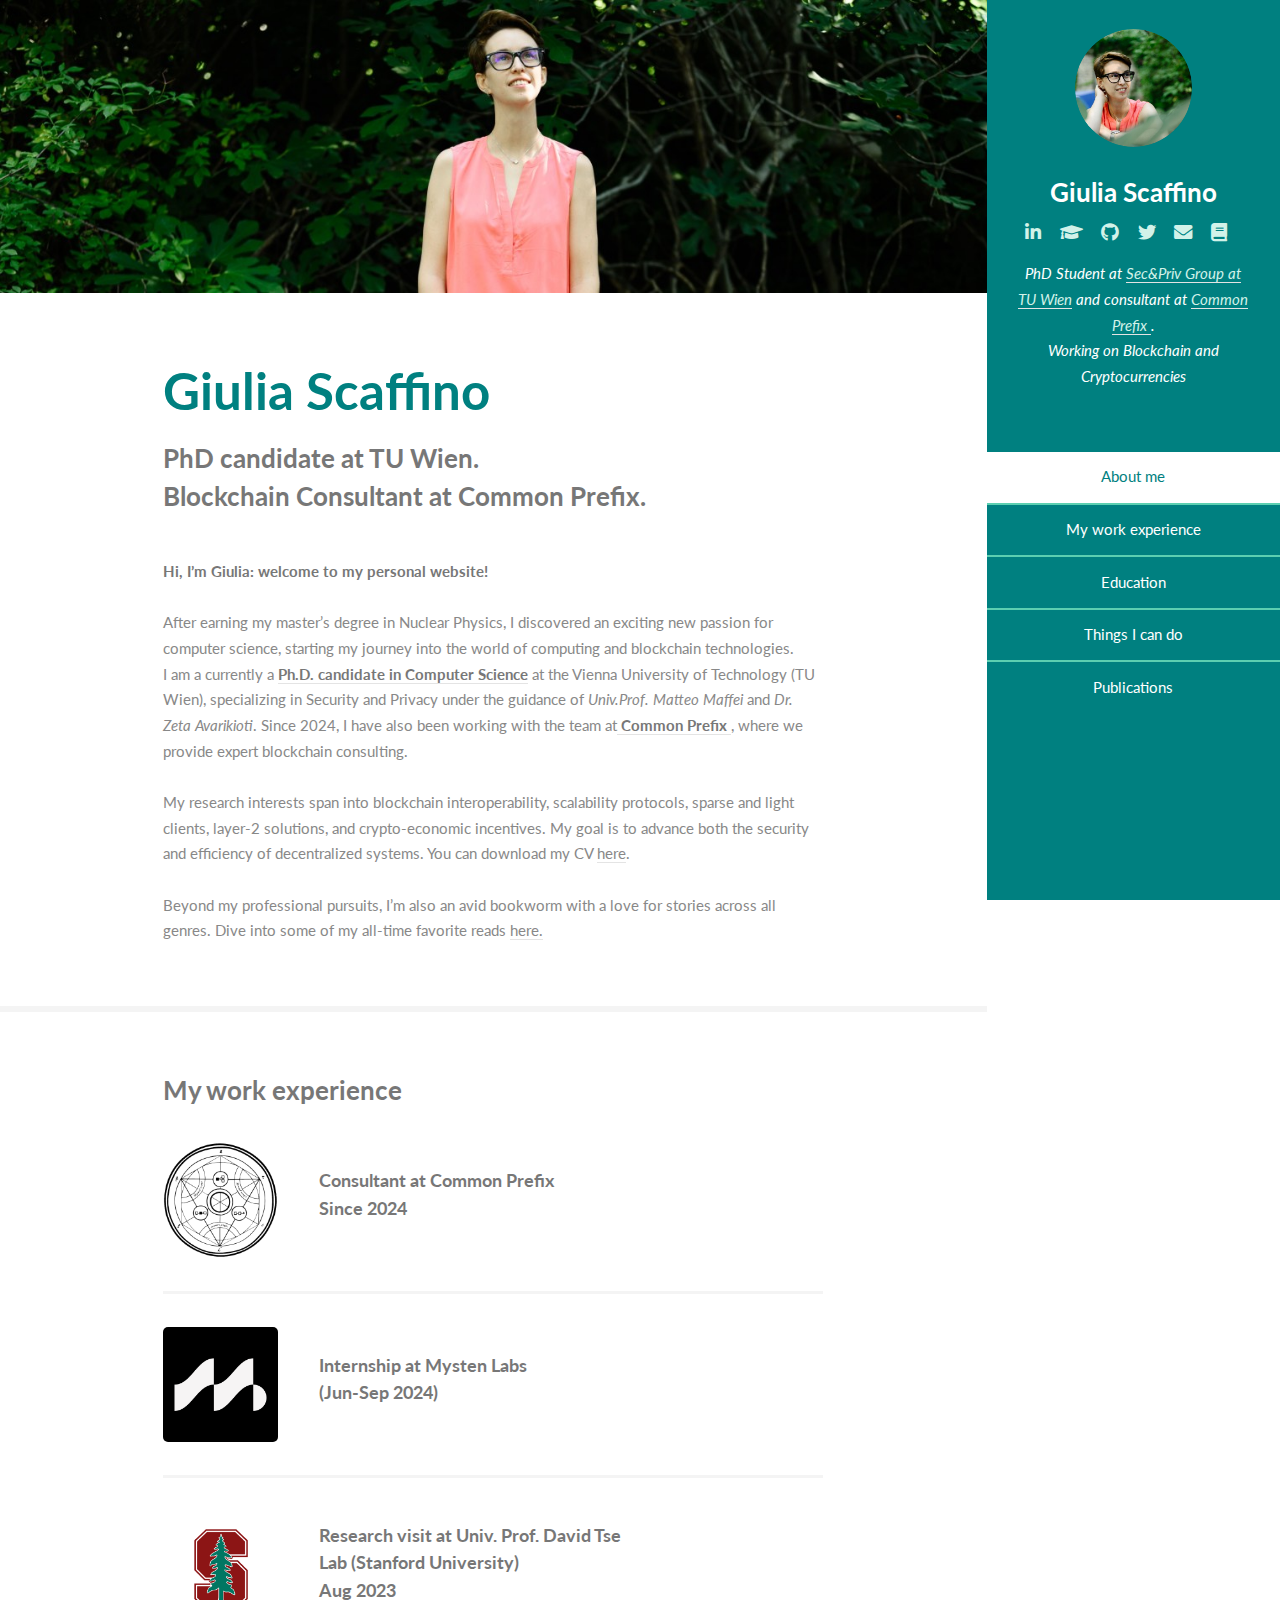
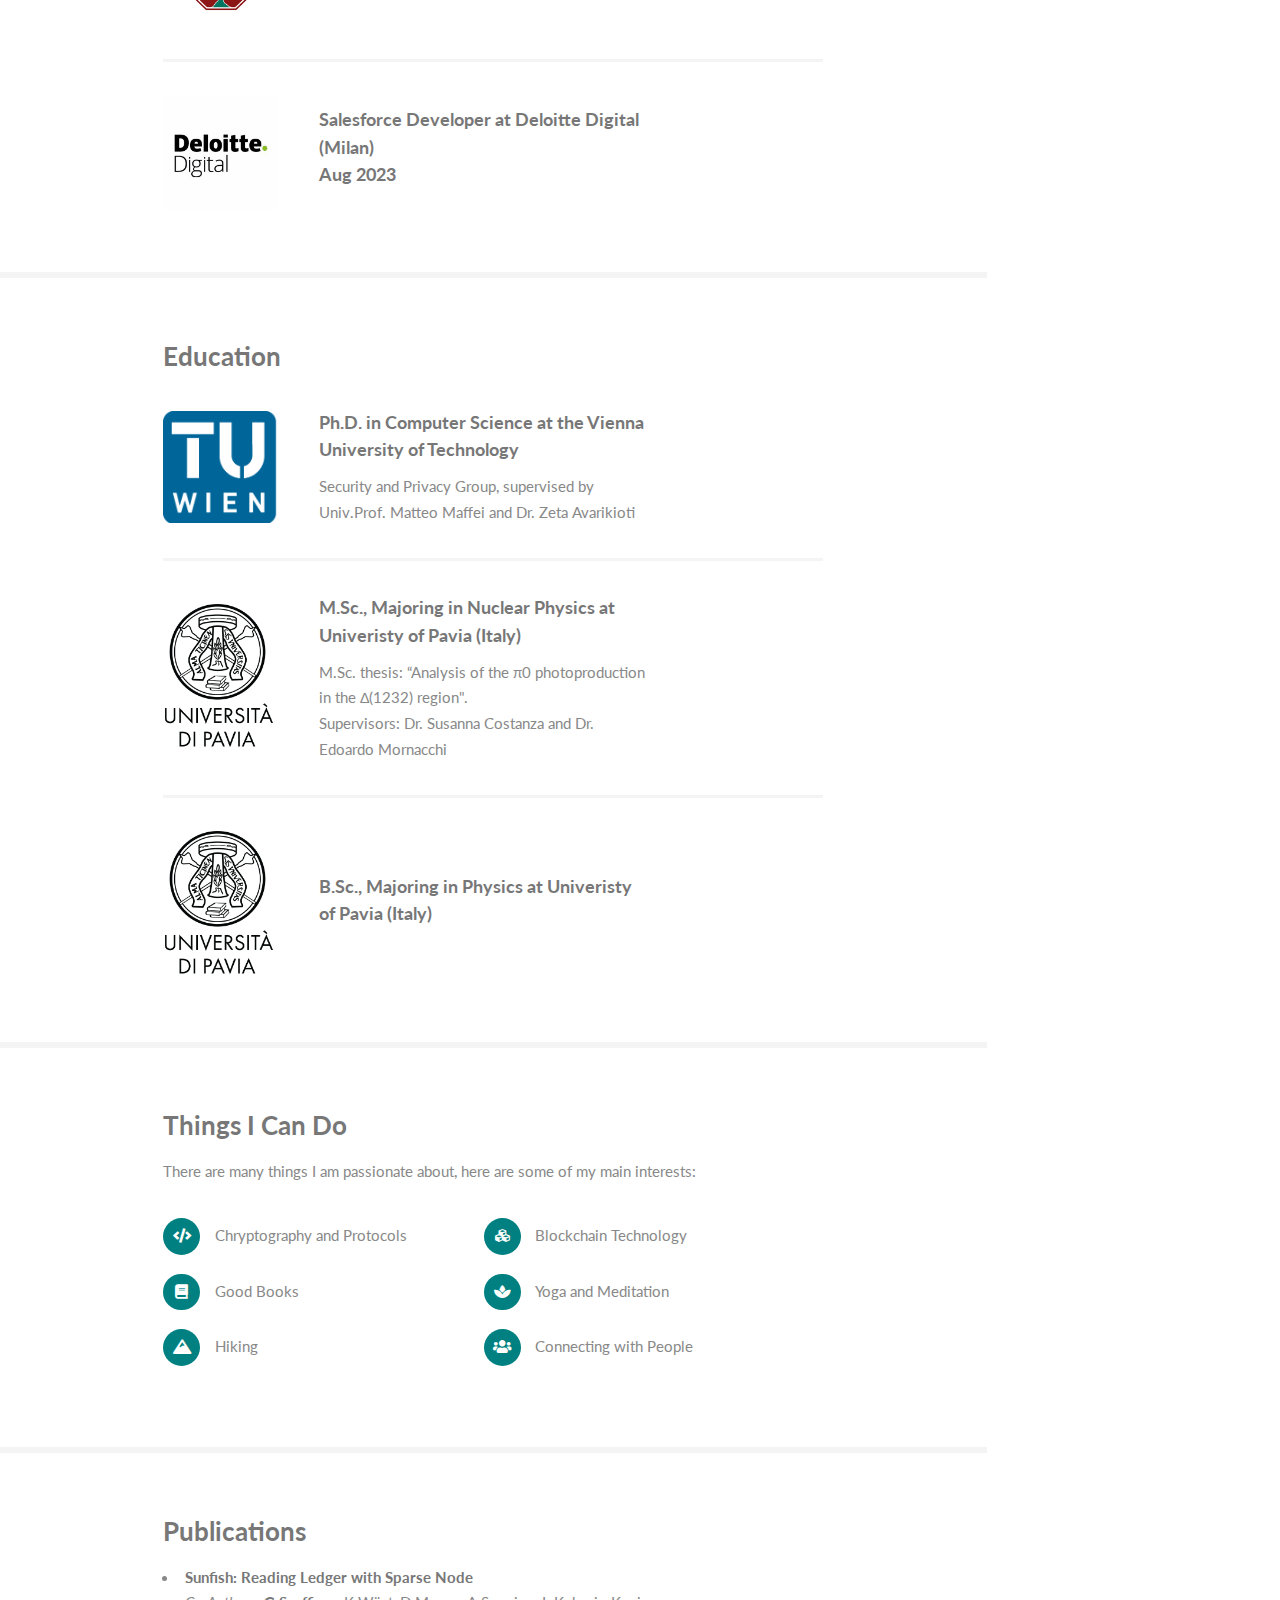
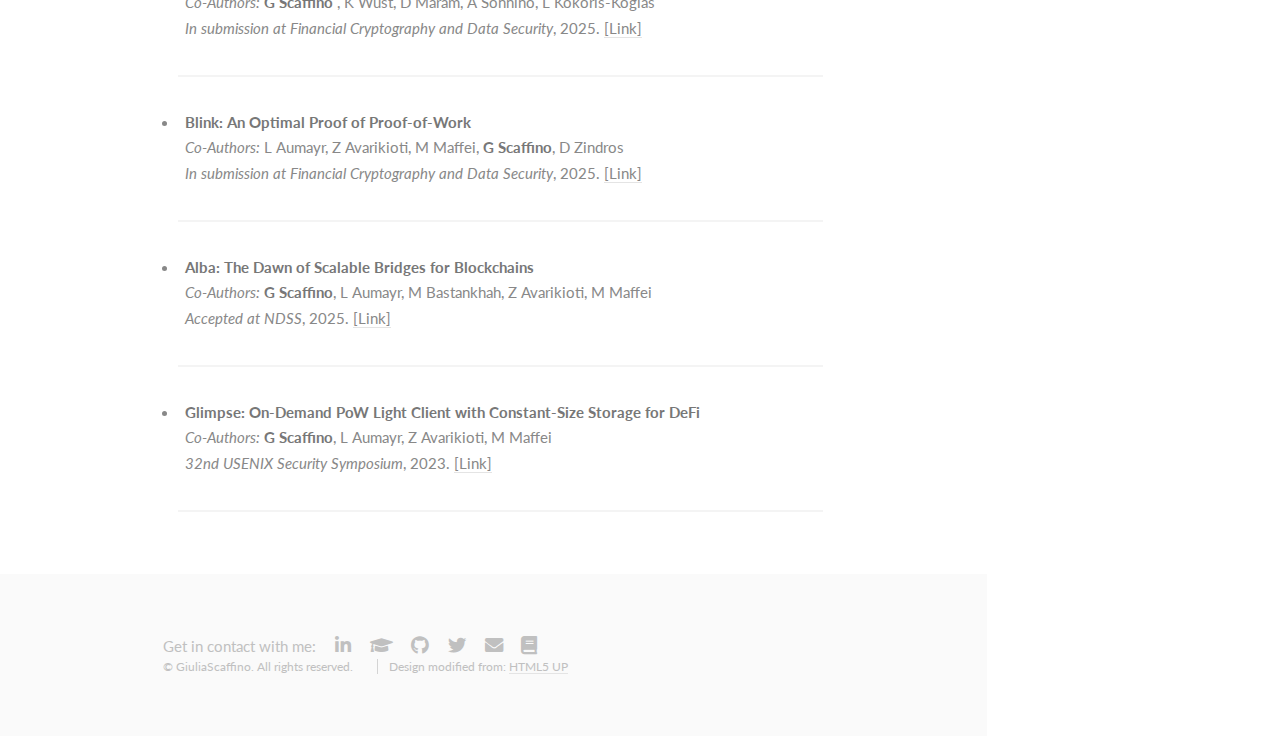
==== commit d6b2cfe6: "First draft complete" ====
--- a/index.html
+++ b/index.html
@@ -61,11 +61,19 @@
 								<div class="container">
 									<header class="major">
 										<h2>Giulia Scaffino</h2>
-										<p>Just an incredibly simple responsive site<br />
-										template freebie by <a href="http://html5up.net">HTML5 UP</a>.</p>
+										<p>PhD candidate at TU Wien. <br> Blockchain Consultant at Common Prefix.  </p>
 									</header>
-									<p> Here giulia writes here description.  </p>
-									<p> I am also a bookworm, check my favourite reads <a href="bookspage.html" target="_blank">here.</a> </p>
+									<p><b>Hi, I’m Giulia: welcome to my personal website!</b><br>
+										<br> After earning my master’s degree in Nuclear Physics, I discovered an exciting new passion for computer science, starting my journey into the world of computing and blockchain technologies.<br>
+										I am a currently a <b> <a href="https://secpriv.wien/" target="_blank">  Ph.D. candidate in Computer Science</a></b> at the Vienna University of Technology (TU Wien), specializing in Security and Privacy under the guidance of <em>Univ.Prof. Matteo Maffei</em> and <em>Dr. Zeta Avarikioti</em>.
+										Since 2024, I have also been working with the team at<b><a href="https://www.commonprefix.com/" target="_blank"> Common Prefix </a></b> , where we provide expert blockchain consulting.
+										 <br><br>   My research interests  span into blockchain
+										   interoperability, scalability protocols, sparse and light clients, layer-2 solutions, and crypto-economic incentives. My goal is to
+										    advance both the security and efficiency of decentralized systems. 
+												You can download my CV <a href="CV_Giulia_Scaffino.pdf" target="_blank" download="Giulia_CV">here</a>.
+											 
+											<br><br>    Beyond my professional pursuits, I’m also an avid bookworm with a love for stories across all genres. 
+										   Dive into some of my all-time favorite reads <a href="bookspage.html" target="_blank">here.</a></p>
 								</div>
 							</section>
 
@@ -73,29 +81,40 @@
 									<section id="two">
 										<div class="container">
 											<h3>My work experience</h3>
-											<p>Integer eu ante ornare amet commetus vestibulum blandit integer in curae ac faucibus integer non. Adipiscing cubilia elementum integer. Integer eu ante ornare amet commetus.</p>
+											<p></p>
 											<div class="features">
+												<article>
+													<a href="#" class="image"><img src="images/commonprefix_logo.jpg" alt="" /></a>
+													<div class="inner">
+														<h4>Consultant at <a href="https://www.commonprefix.com/" target="_blank">Common Prefix</a> <br> Since 2024</h4>
+														<p></p>
+													</div>
+												</article>
+
 												<article>
 													<a href="#" class="image"><img src="images/mysten_logo.png" alt="" /></a>
 													<div class="inner">
 														<h4>Internship at <a href="https://www.mystenlabs.com/" target="_blank">Mysten Labs</a> <br>(Jun-Sep 2024)</h4>
-														<p>Say what you did</p>
+														<p></p>
 													</div>
 												</article>
-												<article>
-													<a href="#" class="image"><img src="images/commonprefix_logo.jpg" alt="" /></a>
-													<div class="inner">
-														<h4>Consultant at <a href="https://www.commonprefix.com/" target="_blank">Common Prefix</a> <br> Since 2024</h4>
-														<p>Integer eu ante ornare amet commetus vestibulum blandit integer in curae ac faucibus integer adipiscing ornare amet.</p>
-													</div>
-												</article>
+												
 												<article>
 													<a href="#" class="image"><img src="images/stanford_logo.webp" alt="" /></a>
 													<div class="inner">
-														<h4>Research visit at <a href="https://tselab.stanford.edu/people/principal-investigator/david-tse/" target="_blank"> Univ.Prof. David Tse Lab (Stanford University)</a>  <br> Aug 2023</h4>
-														<p>Integer eu ante ornare amet commetus vestibulum blandit integer in curae ac faucibus integer adipiscing ornare amet.</p>
+														<h4>Research visit at <a href="https://tselab.stanford.edu/people/principal-investigator/david-tse/" target="_blank"> Univ. Prof. David Tse Lab (Stanford University)</a>  <br> Aug 2023</h4>
+														<p></p>
 													</div>
 												</article>
+
+												<article>
+													<a href="#" class="image"><img src="images/deloitte.jpg" alt="" /></a>
+													<div class="inner">
+														<h4>Salesforce Developer at Deloitte Digital (Milan) <br> Aug 2023</h4>
+														<p></p>
+													</div>
+												</article>
+
 											</div>
 										</div>
 									</section>
@@ -105,7 +124,7 @@
 							<section id="three">
 								<div class="container">
 									<h3>Education</h3>
-									<p>Integer eu ante ornare amet commetus vestibulum blandit integer in curae ac faucibus integer non. Adipiscing cubilia elementum integer. Integer eu ante ornare amet commetus.</p>
+									<p></p>
 									<div class="features">
 										<article>
 											<a href="#" class="image"><img src="images/tu_logo.png" alt="" /></a>
@@ -137,14 +156,14 @@
 							<section id="four">
 								<div class="container">
 									<h3>Things I Can Do</h3>
-									<p>Integer eu ante ornare amet commetus vestibulum blandit integer in curae ac faucibus integer non. Adipiscing cubilia elementum integer lorem ipsum dolor sit amet.</p>
+									<p>There are many things I am passionate about, here are some of my main interests:</p>
 									<ul class="feature-icons">
-										<li class="icon solid fa-code">Write all the code</li>
-										<li class="icon solid fa-cubes">Stack small boxes</li>
-										<li class="icon solid fa-book">Read books and stuff</li>
-										<li class="icon solid fa-coffee">Drink much coffee</li>
-										<li class="icon solid fa-bolt">Lightning bolt</li>
-										<li class="icon solid fa-users">Shadow clone technique</li>
+										<li class="icon solid fa-code">Chryptography and Protocols</li>
+										<li class="icon solid fa-cubes">Blockchain Technology</li>
+										<li class="icon solid fa-book">Good Books</li>
+										<li class="icon solid fa-spa">Yoga and Meditation</li>
+										<li class="icon solid fa-mountain">Hiking</li>
+										<li class="icon solid fa-users">Connecting with People</li>
 									</ul>
 								</div>
 							</section>
@@ -161,16 +180,23 @@
 										<strong>Sunfish: Reading Ledger with Sparse Node</strong> <br />
 										<em>Co-Authors:</em> <b> G Scaffino </b>, K Wüst, D Maram, A Sonnino, L Kokoris-Kogias <br />
 										<em> In submission at Financial Cryptography and Data Security</em>, 2025. 
+										<a href="https://eprint.iacr.org/2024/1680" target="_blank">[Link]</a>
+										
 					
 									</li>
 									<hr />
+									
 									
 									<!-- Publication 1 -->
 									<li>
 										<strong>Blink: An Optimal Proof of Proof-of-Work</strong> <br />
 										<em>Co-Authors:</em> L Aumayr, Z Avarikioti, M Maffei,<b> G Scaffino</b>, D Zindros <br />
 										<em> In submission at Financial Cryptography and Data Security</em>, 2025. 
-										<a href="lhttps://eprint.iacr.org/2024/692" target="_blank">[Link]</a>
+										<a href="https://eprint.iacr.org/2024/692" target="_blank">[Link]</a>
+									
+
+										
+										
 									</li>
 									<hr />
 						
